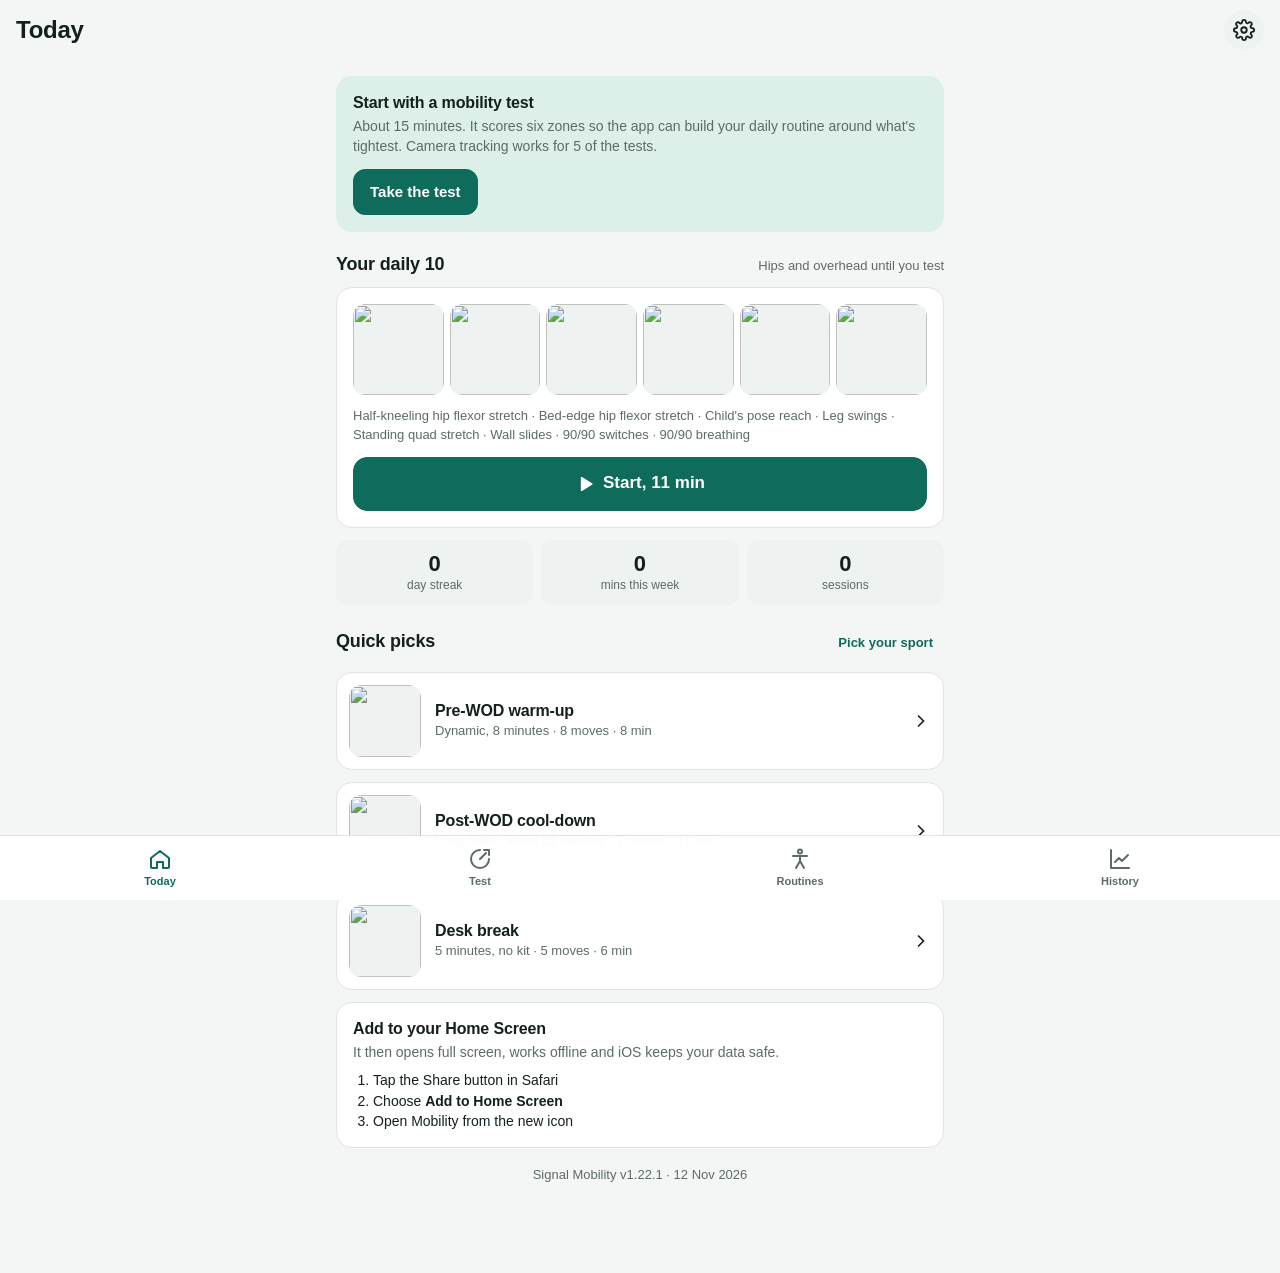
==== index.html @ a4cfd550 "Add files via upload" ====
<!doctype html>
<html lang="en-GB">
<head>
<meta charset="utf-8">
<meta name="viewport" content="width=device-width, initial-scale=1, viewport-fit=cover">
<title>Signal Mobility</title>
<meta name="description" content="Mobility tests with live camera tracking, and guided stretching routines.">
<meta name="theme-color" content="#0f6b5c">
<meta name="apple-mobile-web-app-capable" content="yes">
<meta name="mobile-web-app-capable" content="yes">
<meta name="apple-mobile-web-app-status-bar-style" content="default">
<meta name="apple-mobile-web-app-title" content="Mobility">
<link rel="manifest" href="manifest.webmanifest">
<link rel="apple-touch-icon" href="icons/apple-touch-icon.png">
<link rel="icon" type="image/png" href="icons/icon-192.png">
<link rel="stylesheet" href="styles.css">
</head>
<body>
<header class="top">
  <h1 id="title">Today</h1>
  <button class="icon-btn" id="btn-settings" aria-label="Settings"><svg viewBox="0 0 24 24" fill="none" stroke="currentColor" stroke-width="2" stroke-linecap="round"><circle cx="12" cy="12" r="3"/><path d="M19.4 15a1.7 1.7 0 0 0 .3 1.8l.1.1a2 2 0 1 1-2.8 2.8l-.1-.1a1.7 1.7 0 0 0-1.8-.3 1.7 1.7 0 0 0-1 1.5V21a2 2 0 1 1-4 0v-.1a1.7 1.7 0 0 0-1.1-1.5 1.7 1.7 0 0 0-1.8.3l-.1.1a2 2 0 1 1-2.8-2.8l.1-.1a1.7 1.7 0 0 0 .3-1.8 1.7 1.7 0 0 0-1.5-1H3a2 2 0 1 1 0-4h.1a1.7 1.7 0 0 0 1.5-1.1 1.7 1.7 0 0 0-.3-1.8l-.1-.1a2 2 0 1 1 2.8-2.8l.1.1a1.7 1.7 0 0 0 1.8.3H9a1.7 1.7 0 0 0 1-1.5V3a2 2 0 1 1 4 0v.1a1.7 1.7 0 0 0 1 1.5 1.7 1.7 0 0 0 1.8-.3l.1-.1a2 2 0 1 1 2.8 2.8l-.1.1a1.7 1.7 0 0 0-.3 1.8V9a1.7 1.7 0 0 0 1.5 1H21a2 2 0 1 1 0 4h-.1a1.7 1.7 0 0 0-1.5 1z"/></svg></button>
</header>
<main>
  <section class="view on" id="v-home"></section>
  <section class="view" id="v-test"></section>
  <section class="view" id="v-routines"></section>
  <section class="view" id="v-history"></section>
</main>
<nav class="tabs" aria-label="Sections">
  <button class="on" data-tab="home"><svg viewBox="0 0 24 24" fill="none" stroke="currentColor" stroke-width="2" stroke-linecap="round" stroke-linejoin="round"><path d="M3 11l9-7 9 7v9a1 1 0 0 1-1 1h-5v-6h-6v6H4a1 1 0 0 1-1-1z"/></svg>Today</button>
  <button data-tab="test"><svg viewBox="0 0 24 24" fill="none" stroke="currentColor" stroke-width="2" stroke-linecap="round" stroke-linejoin="round"><path d="M12 3a9 9 0 1 0 9 9"/><path d="M12 12l6-6"/><path d="M16 3h5v5"/></svg>Test</button>
  <button data-tab="routines"><svg viewBox="0 0 24 24" fill="none" stroke="currentColor" stroke-width="2" stroke-linecap="round" stroke-linejoin="round"><circle cx="12" cy="4.5" r="2"/><path d="M5 9h14"/><path d="M12 9v5l-4 7"/><path d="M12 14l4 7"/></svg>Routines</button>
  <button data-tab="history"><svg viewBox="0 0 24 24" fill="none" stroke="currentColor" stroke-width="2" stroke-linecap="round" stroke-linejoin="round"><path d="M3 3v18h18"/><path d="M7 15l4-4 3 3 6-6"/></svg>History</button>
</nav>
<div class="scrim" id="scrim" hidden></div>
<div class="sheet" id="sheet" role="dialog" aria-modal="true" hidden><div class="sbar" id="sheet-bar"><div class="grab"></div><button class="btn primary sdone" data-act="sheet-close">Done</button></div><div id="sheet-body"></div></div>
<div class="overlay" id="player" hidden></div>
<div class="overlay dark" id="cam" hidden></div>
<div class="lightbox" id="lightbox" hidden role="dialog" aria-modal="true" aria-label="Photo"><img id="lb-img" alt=""><p id="lb-cap"></p><button class="lb-nav lb-prev" id="lb-prev" aria-label="Previous photo" hidden>&#x2039;</button><button class="lb-nav lb-next" id="lb-next" aria-label="Next photo" hidden>&#x203A;</button><button class="icon-btn lb-close" data-act="lb-close" aria-label="Close">&#x2715;</button></div>
<div class="toast" id="toast" role="status"></div>
<div class="caption" id="caption" hidden aria-live="polite"></div>
<script src="i18n.js"></script>
<script src="lang-es.js"></script>
<script src="lang-fr.js"></script>
<script src="lang-de.js"></script>
<script src="lang-it.js"></script>
<script src="lang-pt.js"></script>
<script src="figure.js"></script>
<script src="data.js"></script>
<script src="pose.js"></script>
<script src="music.js"></script>
<script src="clips.js"></script>
<script src="photos.js"></script>
<script src="strava.js"></script>
<script src="app.js"></script>
</body>
</html>
---- styles.css ----
:root {
  --bg: #f4f6f5; --card: #ffffff; --ink: #14201c; --muted: #5d6b66; --line: #dfe5e2; --soft: #eef2f0;
  --brand: #0f6b5c; --brand-ink: #ffffff; --brand-soft: #dcefe9; --warn: #b4561b; --bad: #b3261e; --good: #1d7a46; --amber: #c27512;
  --z-shoulders: #2f6fb3; --z-overhead: #7a4fc2; --z-thorax: #c2457a; --z-postchain: #c27512; --z-hips: #1d8a6e; --z-ankles: #4a7f1f;
  --r: 16px; --tab: 64px;
  color-scheme: light;
}
@media (prefers-color-scheme: dark) {
  :root:not([data-theme="light"]) {
    --bg: #0f1412; --card: #18201d; --ink: #e8efec; --muted: #9aa8a2; --line: #2a3532; --soft: #1f2926;
    --brand: #46b39f; --brand-ink: #06110e; --brand-soft: #173a33; --warn: #e3914f; --bad: #f2867c; --good: #5cc58a; --amber: #e3a24c;
    --z-shoulders: #6ea7e6; --z-overhead: #ad8ae8; --z-thorax: #e889b1; --z-postchain: #e3a24c; --z-hips: #4cc2a2; --z-ankles: #8fc25a;
    color-scheme: dark;
  }
}
:root[data-theme="dark"] {
  --bg: #0f1412; --card: #18201d; --ink: #e8efec; --muted: #9aa8a2; --line: #2a3532; --soft: #1f2926;
  --brand: #46b39f; --brand-ink: #06110e; --brand-soft: #173a33; --warn: #e3914f; --bad: #f2867c; --good: #5cc58a; --amber: #e3a24c;
  --z-shoulders: #6ea7e6; --z-overhead: #ad8ae8; --z-thorax: #e889b1; --z-postchain: #e3a24c; --z-hips: #4cc2a2; --z-ankles: #8fc25a;
  color-scheme: dark;
}
[hidden] { display: none !important; }
* { box-sizing: border-box; -webkit-tap-highlight-color: transparent; }
html, body { margin: 0; background: var(--bg); color: var(--ink); }
body { font: 16px/1.45 -apple-system, BlinkMacSystemFont, "SF Pro Text", "Segoe UI", Roboto, sans-serif; -webkit-font-smoothing: antialiased; overscroll-behavior-y: none; }
h1, h2, h3 { margin: 0; line-height: 1.2; letter-spacing: -0.01em; }
h1 { font-size: 28px; font-weight: 750; }
h2 { font-size: 20px; font-weight: 700; }
h3 { font-size: 16px; font-weight: 650; }
p { margin: 0; }
button, input, select, textarea { font: inherit; color: inherit; }
.muted { color: var(--muted); }
.small { font-size: 13px; }
.num { font-variant-numeric: tabular-nums; }

/* layout */
header.top { position: sticky; top: 0; z-index: 5; background: color-mix(in srgb, var(--bg) 88%, transparent); backdrop-filter: blur(14px); -webkit-backdrop-filter: blur(14px);
  padding: calc(env(safe-area-inset-top) + 10px) 16px 10px; display: flex; align-items: center; gap: 12px; }
header.top h1 { flex: 1; font-size: 24px; }
main { padding: 4px 16px calc(var(--tab) + env(safe-area-inset-bottom) + 24px); max-width: 640px; margin: 0 auto; }
.view { display: none; }
.view.on { display: block; animation: fade .18s ease-out; }
@keyframes fade { from { opacity: 0; transform: translateY(4px); } to { opacity: 1; transform: none; } }
nav.tabs { position: fixed; left: 0; right: 0; bottom: 0; z-index: 6; display: grid; grid-template-columns: repeat(4, 1fr);
  background: color-mix(in srgb, var(--card) 92%, transparent); backdrop-filter: blur(16px); -webkit-backdrop-filter: blur(16px);
  border-top: 1px solid var(--line); padding-bottom: env(safe-area-inset-bottom); }
nav.tabs button { background: none; border: 0; height: var(--tab); display: flex; flex-direction: column; align-items: center; justify-content: center; gap: 3px; font-size: 11px; font-weight: 600; color: var(--muted); }
nav.tabs button svg { width: 24px; height: 24px; }
nav.tabs button.on { color: var(--brand); }

.card { background: var(--card); border: 1px solid var(--line); border-radius: var(--r); padding: 16px; margin: 12px 0; }
.card.flush { padding: 0; overflow: hidden; }
.sec { margin: 22px 0 8px; display: flex; align-items: baseline; justify-content: space-between; gap: 8px; }
.sec h2 { font-size: 18px; }
.row { display: flex; align-items: center; gap: 10px; flex-wrap: wrap; }
.grow { flex: 1; min-width: 0; }
.stack > * + * { margin-top: 8px; }

/* buttons */
.btn { appearance: none; border: 1px solid var(--line); background: var(--card); color: var(--ink); border-radius: 12px; padding: 11px 16px; font-weight: 650; font-size: 15px;
  display: inline-flex; align-items: center; justify-content: center; gap: 8px; min-height: 44px; cursor: pointer; text-decoration: none; }
.btn.primary { background: var(--brand); border-color: var(--brand); color: var(--brand-ink); }
.btn.ghost { background: transparent; border-color: transparent; color: var(--brand); padding: 8px 10px; }
.btn.danger { color: var(--bad); }
.btn.block { width: 100%; }
.btn.big { min-height: 54px; font-size: 17px; border-radius: 14px; }
.btn:disabled { opacity: .45; }
.btn:active { transform: scale(.98); }
.icon-btn { appearance: none; border: 0; background: var(--soft); color: var(--ink); width: 40px; height: 40px; border-radius: 50%; display: inline-grid; place-items: center; cursor: pointer; flex: none; }
.icon-btn svg { width: 22px; height: 22px; }
.chip { appearance: none; border: 1px solid var(--line); background: var(--card); border-radius: 999px; padding: 7px 13px; font-size: 14px; font-weight: 600; white-space: nowrap; cursor: pointer; }
.chip.on { background: var(--ink); color: var(--bg); border-color: var(--ink); }
.chips { display: flex; gap: 8px; overflow-x: auto; padding: 2px 16px 6px; margin: 0 -16px; scrollbar-width: none; }
.chips::-webkit-scrollbar { display: none; }

/* home */
.hero { display: grid; grid-template-columns: 128px 1fr; gap: 16px; align-items: center; margin-bottom: 16px; }
.hero .sum b { font-size: 17px; }
.hero .sum p { font-size: 14px; color: var(--muted); margin-top: 4px; }
.ring { position: relative; width: 128px; height: 128px; }
.ring svg { width: 100%; height: 100%; transform: rotate(-90deg); }
.ring .lbl { position: absolute; inset: 0; display: grid; place-items: center; text-align: center; }
.ring .lbl b { font-size: 34px; font-weight: 780; letter-spacing: -0.03em; display: block; line-height: 1; }
.ring .lbl span { font-size: 12px; color: var(--muted); }
.zbars { display: grid; gap: 10px; }
.zbar { display: grid; grid-template-columns: 110px 1fr 40px; align-items: center; gap: 10px; font-size: 14px; }
.zbar .track { position: relative; height: 10px; border-radius: 6px; background: var(--soft); }
.zbar .fill { position: absolute; inset: 0 auto 0 0; border-radius: 6px; }
.zbar .avg { position: absolute; top: -4px; bottom: -4px; width: 2px; background: var(--ink); opacity: .55; border-radius: 1px; }
.zbar b { text-align: right; font-variant-numeric: tabular-nums; }
.legend { display: flex; gap: 14px; font-size: 12px; color: var(--muted); margin-top: 10px; align-items: center; }
.legend i { display: inline-block; width: 2px; height: 12px; background: var(--ink); opacity: .55; vertical-align: -2px; margin-right: 5px; }
.stat3 { display: grid; grid-template-columns: repeat(3, 1fr); gap: 8px; }
.stat3 > div { background: var(--soft); border-radius: 12px; padding: 12px 6px; display: flex; flex-direction: column; align-items: center; justify-content: flex-start; text-align: center; }
.stat3 b { display: block; font-size: 22px; font-weight: 750; font-variant-numeric: tabular-nums; }
.stat3 span { font-size: 12px; color: var(--muted); line-height: 1.25; margin-top: 2px; }
.stat3 b { line-height: 1.1; }
.nudge { display: flex; gap: 12px; align-items: flex-start; background: var(--brand-soft); border-color: transparent; }
.nudge .grow p { font-size: 14px; }

/* routines */
.rcard { display: grid; grid-template-columns: 72px 1fr auto; gap: 14px; align-items: center; padding: 12px; cursor: pointer; }
.thumb { width: 72px; height: 72px; border-radius: 12px; background: var(--soft); display: grid; place-items: center; overflow: hidden; }
.thumb svg { width: 100%; height: 100%; }
.rcard h3 { margin-bottom: 2px; }
.rcard p { font-size: 13px; color: var(--muted); }
.tag { display: inline-block; font-size: 11px; font-weight: 700; padding: 2px 7px; border-radius: 6px; background: var(--soft); color: var(--muted); margin: 4px 4px 0 0; text-transform: uppercase; letter-spacing: .03em; }
.zdot { display: inline-block; width: 8px; height: 8px; border-radius: 50%; margin-right: 5px; vertical-align: 1px; }
.lib { display: grid; grid-template-columns: repeat(2, 1fr); gap: 10px; margin-top: 10px; }
.lcard { background: var(--card); border: 1px solid var(--line); border-radius: 14px; padding: 8px 10px 10px; cursor: pointer; position: relative; text-align: left; }
.lcard .fig { aspect-ratio: 1; background: var(--soft); border-radius: 10px; margin-bottom: 6px; }
.lcard .fig svg { width: 100%; height: 100%; }
.lcard h3 { font-size: 14px; }
.lcard p { font-size: 12px; color: var(--muted); }
.lcard.sel { outline: 3px solid var(--brand); outline-offset: -1px; }
.lcard .check { position: absolute; top: 12px; right: 14px; width: 24px; height: 24px; border-radius: 50%; border: 2px solid var(--line); background: var(--card); display: none; place-items: center; }
.building .lcard .check { display: grid; }
.lcard.sel .check { background: var(--brand); border-color: var(--brand); color: var(--brand-ink); }
.buildbar { position: fixed; left: 12px; right: 12px; bottom: calc(var(--tab) + env(safe-area-inset-bottom) + 10px); z-index: 7; background: var(--ink); color: var(--bg); border-radius: 16px; padding: 10px 10px 10px 16px; display: flex; align-items: center; gap: 10px; box-shadow: 0 10px 30px rgba(0,0,0,.25); max-width: 616px; margin: 0 auto; }
.buildbar .btn { min-height: 40px; padding: 8px 14px; }

/* tests */
.tcard { padding: 0; overflow: hidden; }
.tcard .thead { display: grid; grid-template-columns: 64px 1fr; gap: 12px; padding: 12px 14px; align-items: center; }
.tcard .thumb { width: 64px; height: 64px; }
.tcard details { border-top: 1px solid var(--line); }
.tcard summary { padding: 10px 14px; font-size: 14px; color: var(--brand); font-weight: 600; cursor: pointer; list-style: none; }
.tcard summary::-webkit-details-marker { display: none; }
.tcard .how { padding: 0 14px 12px; font-size: 14px; color: var(--muted); display: grid; grid-template-columns: 1fr 120px; gap: 12px; align-items: start; }
.tcard .how .fig { background: var(--soft); border-radius: 10px; aspect-ratio: 1; }
.tcard .how .fig svg { width: 100%; height: 100%; }
.tcard .inputs { display: flex; gap: 10px; padding: 0 14px 14px; flex-wrap: wrap; align-items: flex-end; }
.field { display: flex; flex-direction: column; gap: 4px; font-size: 12px; font-weight: 650; color: var(--muted); flex: 1; min-width: 88px; }
.field input, .field select, textarea.inp, input.inp, select.inp { width: 100%; border: 1px solid var(--line); background: var(--bg); border-radius: 10px; padding: 10px 12px; font-size: 17px; font-weight: 600; color: var(--ink); min-height: 46px; }
.field input:focus, .inp:focus { outline: 2px solid var(--brand); outline-offset: -1px; border-color: transparent; }
.pctpill { font-size: 12px; font-weight: 700; padding: 3px 8px; border-radius: 999px; background: var(--soft); color: var(--muted); font-variant-numeric: tabular-nums; }
.savebar { position: sticky; bottom: calc(var(--tab) + env(safe-area-inset-bottom) + 8px); z-index: 4; margin-top: 16px; }

/* history */
.chart { width: 100%; height: auto; display: block; }
.hitem { display: flex; align-items: center; gap: 12px; padding: 12px 14px; border-top: 1px solid var(--line); }
.hitem:first-child { border-top: 0; }
.hitem .big { font-size: 22px; font-weight: 750; min-width: 48px; font-variant-numeric: tabular-nums; }
.mini { display: flex; gap: 3px; align-items: flex-end; height: 26px; }
.mini i { width: 7px; border-radius: 2px; display: block; }
.cal { display: grid; grid-template-rows: repeat(7, 20px); grid-auto-flow: column; grid-auto-columns: 20px; gap: 5px; justify-content: start; }
.cal i { border-radius: 5px; background: var(--soft); display: block; }
.calwrap { display: flex; gap: 8px; }
.calwrap .dl { display: grid; grid-template-rows: repeat(7, 20px); gap: 5px; font-size: 11px; color: var(--muted); line-height: 20px; }
.cal i.l1 { background: color-mix(in srgb, var(--brand) 45%, var(--soft)); }
.cal i.l2 { background: var(--brand); }
.cal i.today { outline: 2px solid var(--ink); outline-offset: 1px; }
.kv { display: grid; grid-template-columns: 1fr auto; gap: 4px 12px; font-size: 14px; padding: 0 14px 12px; }
.kv span:nth-child(odd) { color: var(--muted); }

/* sheets and overlays */
.scrim { position: fixed; inset: 0; background: rgba(0,0,0,.4); z-index: 20; opacity: 0; transition: opacity .2s; }
.scrim.on { opacity: 1; }
.sheet { position: fixed; left: 0; right: 0; bottom: 0; z-index: 21; background: var(--card); border-radius: 22px 22px 0 0; max-height: 92vh; overflow-y: auto; -webkit-overflow-scrolling: touch;
  padding: 8px 16px calc(env(safe-area-inset-bottom) + 20px); transform: translateY(100%); transition: transform .26s cubic-bezier(.2,.8,.2,1); max-width: 640px; margin: 0 auto; }
.sheet.on { transform: none; }
.sheet .grab { width: 40px; height: 5px; border-radius: 3px; background: var(--line); margin: 0 auto; }
.sheet .sbar { position: sticky; top: -8px; z-index: 3; margin: -8px -16px 10px; padding: 10px 16px 8px; background: var(--card); display: grid; grid-template-columns: 1fr auto 1fr; align-items: center; border-bottom: 1px solid var(--line); touch-action: none; }
.sheet .sbar .grab { grid-column: 2; }
.sheet .sbar .sdone { grid-column: 3; justify-self: end; min-height: 36px; padding: 6px 16px; }
.sheet .bigfig { background: var(--soft); border-radius: 16px; aspect-ratio: 4 / 3; display: grid; place-items: center; margin-bottom: 14px; }
.sheet .bigfig svg { height: 100%; }
.overlay { position: fixed; inset: 0; z-index: 30; background: var(--bg); display: flex; flex-direction: column; padding: env(safe-area-inset-top) 0 env(safe-area-inset-bottom); }
.overlay.dark { background: #000; color: #fff; }
.ohead { display: flex; align-items: center; gap: 12px; padding: 10px 16px; }
.ohead h2 { flex: 1; font-size: 17px; }
.overlay.dark .icon-btn { background: rgba(255,255,255,.14); color: #fff; }

/* player */
.player { flex: 1; display: flex; flex-direction: column; padding: 0 20px 16px; min-height: 0; }
.player .pfig { flex: 1; min-height: 140px; position: relative; }
.player .pfig .figwrap { position: absolute; inset: 28px 0 0; }
.player .pfig .figwrap svg { width: 100%; height: 100%; }
.player .pfig .figwrap.flip svg { transform: scaleX(-1); }
.player .side { position: absolute; z-index: 1; top: 4px; left: 50%; transform: translateX(-50%); background: var(--ink); color: var(--bg); font-weight: 750; font-size: 13px; padding: 5px 12px; border-radius: 999px; letter-spacing: .05em; text-transform: uppercase; }
.player .pname { font-size: 24px; font-weight: 760; text-align: center; margin-top: 4px; }
.player .pcue { text-align: center; color: var(--muted); font-size: 15px; margin: 6px auto 0; max-width: 460px; min-height: 66px; }
.player .clock { display: flex; align-items: center; justify-content: center; gap: 18px; margin: 14px 0 10px; }
.player .tring { position: relative; width: 112px; height: 112px; }
.player .tring svg { width: 100%; height: 100%; transform: rotate(-90deg); }
.player .tring b { position: absolute; inset: 0; display: grid; place-items: center; font-size: 36px; font-weight: 780; font-variant-numeric: tabular-nums; }
.player .phase { text-align: center; font-size: 13px; font-weight: 700; letter-spacing: .06em; text-transform: uppercase; color: var(--brand); }
.player .phase.prep { color: var(--amber); }
.player .ctrls { display: flex; justify-content: center; gap: 18px; align-items: center; }
.player .ctrls .icon-btn { width: 54px; height: 54px; }
.player .ctrls .play { width: 72px; height: 72px; background: var(--brand); color: var(--brand-ink); }
.player .ctrls .play svg { width: 30px; height: 30px; }
.pbar { height: 4px; background: var(--soft); border-radius: 2px; margin: 0 20px; overflow: hidden; }
.pbar i { display: block; height: 100%; background: var(--brand); transition: width .3s; }
.upnext { text-align: center; font-size: 13px; color: var(--muted); margin-top: 12px; }

/* camera */
.stage { flex: 1; min-height: 0; position: relative; display: grid; place-items: center; overflow: hidden; }
.stage canvas { max-width: 100%; max-height: 100%; display: block; }
.stage video { position: absolute; width: 1px; height: 1px; opacity: 0; pointer-events: none; }
.stage .status { position: absolute; left: 16px; right: 16px; top: 12px; text-align: center; font-size: 14px; background: rgba(0,0,0,.55); padding: 8px 12px; border-radius: 12px; }
.stage .guide { position: absolute; inset: 0; display: grid; place-items: center; padding: 24px; text-align: center; }
.stage .guide .fig { width: 180px; height: 180px; margin: 0 auto 12px; background: rgba(255,255,255,.08); border-radius: 16px; }
.stage .guide .fig svg { width: 100%; height: 100%; }
.readout { display: grid; grid-template-columns: 1fr 1fr; gap: 8px; padding: 10px 16px 6px; }
.readout > div { background: rgba(255,255,255,.1); border-radius: 12px; padding: 8px 12px; }
.readout span { font-size: 12px; opacity: .7; display: block; }
.readout b { font-size: 26px; font-weight: 760; font-variant-numeric: tabular-nums; }
.readout .wide { grid-column: 1 / -1; }
.readout .wide b { font-size: 17px; }
.camctl { display: flex; gap: 8px; padding: 6px 16px 10px; flex-wrap: wrap; }
.camctl .btn { flex: 1; background: rgba(255,255,255,.14); border-color: transparent; color: #fff; min-width: 0; padding: 10px; font-size: 14px; }
.camctl .btn.primary { background: #46b39f; color: #06110e; }
.snaps { display: grid; grid-template-columns: 1fr 1fr; gap: 8px; }
.snaps img { width: 100%; border-radius: 10px; display: block; }

.toast { position: fixed; left: 50%; bottom: calc(var(--tab) + env(safe-area-inset-bottom) + 84px); transform: translate(-50%, 20px); background: var(--ink); color: var(--bg); padding: 10px 16px; border-radius: 12px; font-size: 14px; font-weight: 600; z-index: 50; opacity: 0; transition: .2s; pointer-events: none; max-width: calc(100% - 32px); text-align: center; }
.toast.on { opacity: 1; transform: translate(-50%, 0); }
.empty { text-align: center; padding: 26px 12px; color: var(--muted); font-size: 14px; }
.install { font-size: 14px; }
.install ol { margin: 8px 0 0; padding-left: 20px; }
@media (min-width: 560px) { .lib { grid-template-columns: repeat(3, 1fr); } }
@media (max-width: 360px) { .hero { grid-template-columns: 104px 1fr; } .ring { width: 104px; height: 104px; } .zbar { grid-template-columns: 100px 1fr 32px; font-size: 13px; } }
@media (prefers-reduced-motion: reduce) { * { animation: none !important; transition: none !important; } }
.mvol { display: flex; align-items: center; gap: 10px; justify-content: center; margin: 10px auto 0; color: var(--muted); max-width: 260px; }
.mvol svg { width: 18px; height: 18px; }
.mvol input { flex: 1; accent-color: var(--brand); }
.photo { width: 100%; height: 100%; object-fit: cover; display: block; border-radius: inherit; background: var(--soft); }
.bigfig.photo-wrap { aspect-ratio: 1; overflow: hidden; padding: 0; }
.tcard .how .howphoto { grid-column: 1 / -1; aspect-ratio: 1; border-radius: 12px; height: auto; }
.player .pfig .figwrap .pphoto { object-fit: contain; background: transparent; border-radius: 16px; }
.player .figbtn { position: absolute; right: 0; bottom: 0; z-index: 1; font-size: 12px; padding: 5px 10px; }
/* full-screen photo */
.lightbox { position: fixed; inset: 0; z-index: 60; background: rgba(0,0,0,.94); display: flex; flex-direction: column; align-items: center; justify-content: center; padding: calc(env(safe-area-inset-top) + 56px) 0 calc(env(safe-area-inset-bottom) + 24px); animation: fade .15s ease-out; touch-action: pinch-zoom; }
.lightbox img { max-width: 100%; max-height: 100%; object-fit: contain; display: block; }
.lightbox p { color: #fff; font-weight: 600; margin-top: 12px; text-align: center; padding: 0 16px; }
.lightbox .lb-close { position: absolute; top: calc(env(safe-area-inset-top) + 10px); right: 16px; background: rgba(255,255,255,.16); color: #fff; font-size: 18px; }
.photo-wrap img, .pphoto, .howphoto, .snaps img { cursor: zoom-in; }
/* two-position photos: slow cross-fade between start and end positions */
.xfade { position: relative; width: 100%; height: 100%; border-radius: inherit; overflow: hidden; }
.xfade img { position: absolute; inset: 0; }
.xfade.multi img { opacity: 0; transition: opacity 2.4s ease-in-out; }
.xfade.multi img.on { opacity: 1; }
.lightbox .lb-nav { position: absolute; top: 50%; transform: translateY(-50%); width: 44px; height: 44px; border-radius: 50%; border: 0; background: rgba(255,255,255,.18); color: #fff; font-size: 26px; line-height: 1; display: flex; align-items: center; justify-content: center; cursor: pointer; }
.lightbox .lb-nav[hidden] { display: none; }
.lightbox .lb-prev { left: 10px; }
.lightbox .lb-next { right: 10px; }

/* Top picks row on Today */
.picks { display: flex; gap: 10px; overflow-x: auto; padding: 2px 2px 8px; margin: 0 -2px; scroll-snap-type: x mandatory; -webkit-overflow-scrolling: touch; }
.pick { display: flex; flex-direction: column; align-self: flex-start; flex: 0 0 92px; scroll-snap-align: start; background: none; border: 0; padding: 0; text-align: left; color: var(--ink); cursor: pointer; font: inherit; }
.pick .thumb { width: 92px; height: 92px; }
.pick .thumb img.photo { width: 100%; height: 100%; object-fit: cover; }
.pick span { display: block; font-size: 12px; font-weight: 600; line-height: 1.25; margin-top: 6px; }
.btn.small { padding: 6px 10px; min-height: 0; font-size: 13px; }
/* Body map in Build your own */
.bodymap h3 { margin-bottom: 2px; }
.bm-figs { display: flex; justify-content: center; gap: 8px; margin: 8px 0 4px; }
.bm-figs figure { margin: 0; flex: 1; max-width: 170px; text-align: center; }
.bm-figs svg { width: 100%; height: auto; display: block; }
.bm-figs figcaption { font-size: 12px; color: var(--muted); font-weight: 600; }
.bodymap .skin { fill: var(--soft); stroke: var(--muted); stroke-opacity: .45; stroke-width: 1.2; }
.bodymap .spine { stroke: var(--muted); stroke-opacity: .35; stroke-width: 1; }
.mg { fill: #d98b75; fill-opacity: .45; stroke: #b9654e; stroke-opacity: .7; stroke-width: .8; stroke-linejoin: round; cursor: pointer; transition: fill .15s, fill-opacity .15s; }
.mg.on { fill: var(--brand); fill-opacity: .9; stroke: var(--brand); }
.mlbl { font-size: 8.5px; font-weight: 700; fill: var(--ink); text-anchor: middle; dominant-baseline: middle; paint-order: stroke; stroke: var(--card); stroke-width: 3px; stroke-linejoin: round; pointer-events: none; }
.mginfo { background: var(--brand-soft); border-radius: 12px; padding: 10px 12px; margin-top: 8px; font-size: 14px; line-height: 1.35; }
.mginfo b { display: block; }
.mginfo.muted { background: var(--soft); color: var(--muted); }
.bodymap .chips { margin-top: 8px; }
.chip.clear { border-style: dashed; }
.bm-lbl { margin: 10px 0 -2px; font-weight: 600; }

/* Scrollable chip rows: arrows and edge fades */
.chiprow { position: relative; }
.chiprow .chips { -webkit-mask-image: linear-gradient(to right, transparent 0, #000 44px, #000 calc(100% - 44px), transparent 100%); mask-image: linear-gradient(to right, transparent 0, #000 44px, #000 calc(100% - 44px), transparent 100%); }
.chiprow.at-start .chips { -webkit-mask-image: linear-gradient(to right, #000 calc(100% - 44px), transparent 100%); mask-image: linear-gradient(to right, #000 calc(100% - 44px), transparent 100%); }
.chiprow.at-end .chips { -webkit-mask-image: linear-gradient(to right, transparent 0, #000 44px); mask-image: linear-gradient(to right, transparent 0, #000 44px); }
.chiprow.no-scroll .chips, .chiprow.at-start.at-end .chips { -webkit-mask-image: none; mask-image: none; }
.cr-arrow { position: absolute; top: calc(50% - 2px); transform: translateY(-50%); z-index: 2; width: 32px; height: 32px; border-radius: 50%; border: 1px solid var(--line); background: var(--card); color: var(--ink); display: grid; place-items: center; padding: 0; cursor: pointer; box-shadow: 0 2px 8px rgba(0,0,0,.14); transition: opacity .2s; }
.cr-left { left: -6px; }
.cr-right { right: -6px; }
.chiprow.at-start .cr-left, .chiprow.at-end .cr-right, .chiprow.no-scroll .cr-arrow { opacity: 0; pointer-events: none; }
.swipe-hint { font-weight: 400; opacity: .8; }

/* Reminders */
.remhow { background: var(--soft); border-radius: 12px; padding: 12px; margin-top: 8px; }
.remhow p { margin: 4px 0 10px; }
.daychips { flex-wrap: wrap; margin: 0; padding: 2px 0 6px; }
.daychips .chip { min-width: 44px; text-align: center; }
.remnudge { border: 2px solid var(--brand); }
.remcheck { display: flex; gap: 10px; align-items: flex-start; font-size: 15px; line-height: 1.35; }
.remcheck input { width: 22px; height: 22px; flex: 0 0 22px; margin: 0; accent-color: var(--brand); }
/* Player adjust buttons */
.padj { display: flex; justify-content: center; gap: 8px; margin: 10px 0 2px; }
.padj .chip { min-width: 74px; text-align: center; }
.padj .chip:disabled { opacity: .35; pointer-events: none; }
/* Feedback after a session */
.fbbox { background: var(--soft); border-radius: 14px; padding: 14px; margin: 0 0 14px; text-align: left; }
.fbq { font-weight: 700; font-size: 15px; }
.fbrate { gap: 8px; margin-top: 8px; flex-wrap: wrap; }
.fbhurt { flex-wrap: wrap; margin: 8px 0 0; padding: 0; }
.adnote { background: var(--amber-soft, #fdf3dc); border-radius: 12px; padding: 10px 12px; margin: -4px 0 12px; line-height: 1.4; }
.adnote div + div { margin-top: 4px; }
.eqchip { display: inline-flex; align-items: center; gap: 6px; }
.eqchip .eqi { flex: 0 0 18px; }
.eqchip:not(.on) .eqi { opacity: .75; }

/* Accessibility: text size (zooms the content, not the fixed bars) and coach captions */
:root { --ts: 1; }
main, #sheet-body { zoom: var(--ts); }
.bigtext .pname, .bigtext .pcue, .bigtext .upnext, .bigtext .phase, .bigtext .padj, .bigtext .fbbox, .bigtext .camtxt, .bigtext #c-msg { zoom: var(--ts); }
.bigtext .tabs button { font-size: calc(11px * var(--ts)); }
.caption { position: fixed; left: 12px; right: 12px; top: calc(env(safe-area-inset-top, 0px) + 72px); z-index: 120; max-width: 560px; margin: 0 auto;
  background: rgba(10, 20, 18, .88); color: #fff; border-radius: 14px; padding: 10px 14px; font-size: calc(16px * var(--ts)); line-height: 1.35; text-align: center;
  opacity: 0; transform: translateY(-6px); transition: opacity .25s, transform .25s; pointer-events: none; }
.caption.on { opacity: 1; transform: none; }
.mg:focus-visible { outline: none; stroke: var(--ink); stroke-width: 2.5; }
.eqhead { display: flex; align-items: baseline; justify-content: space-between; gap: 10px; }
.eqcount { font-size: 13px; font-weight: 700; color: var(--brand); background: var(--brand-soft); border-radius: 999px; padding: 3px 10px; white-space: nowrap; }
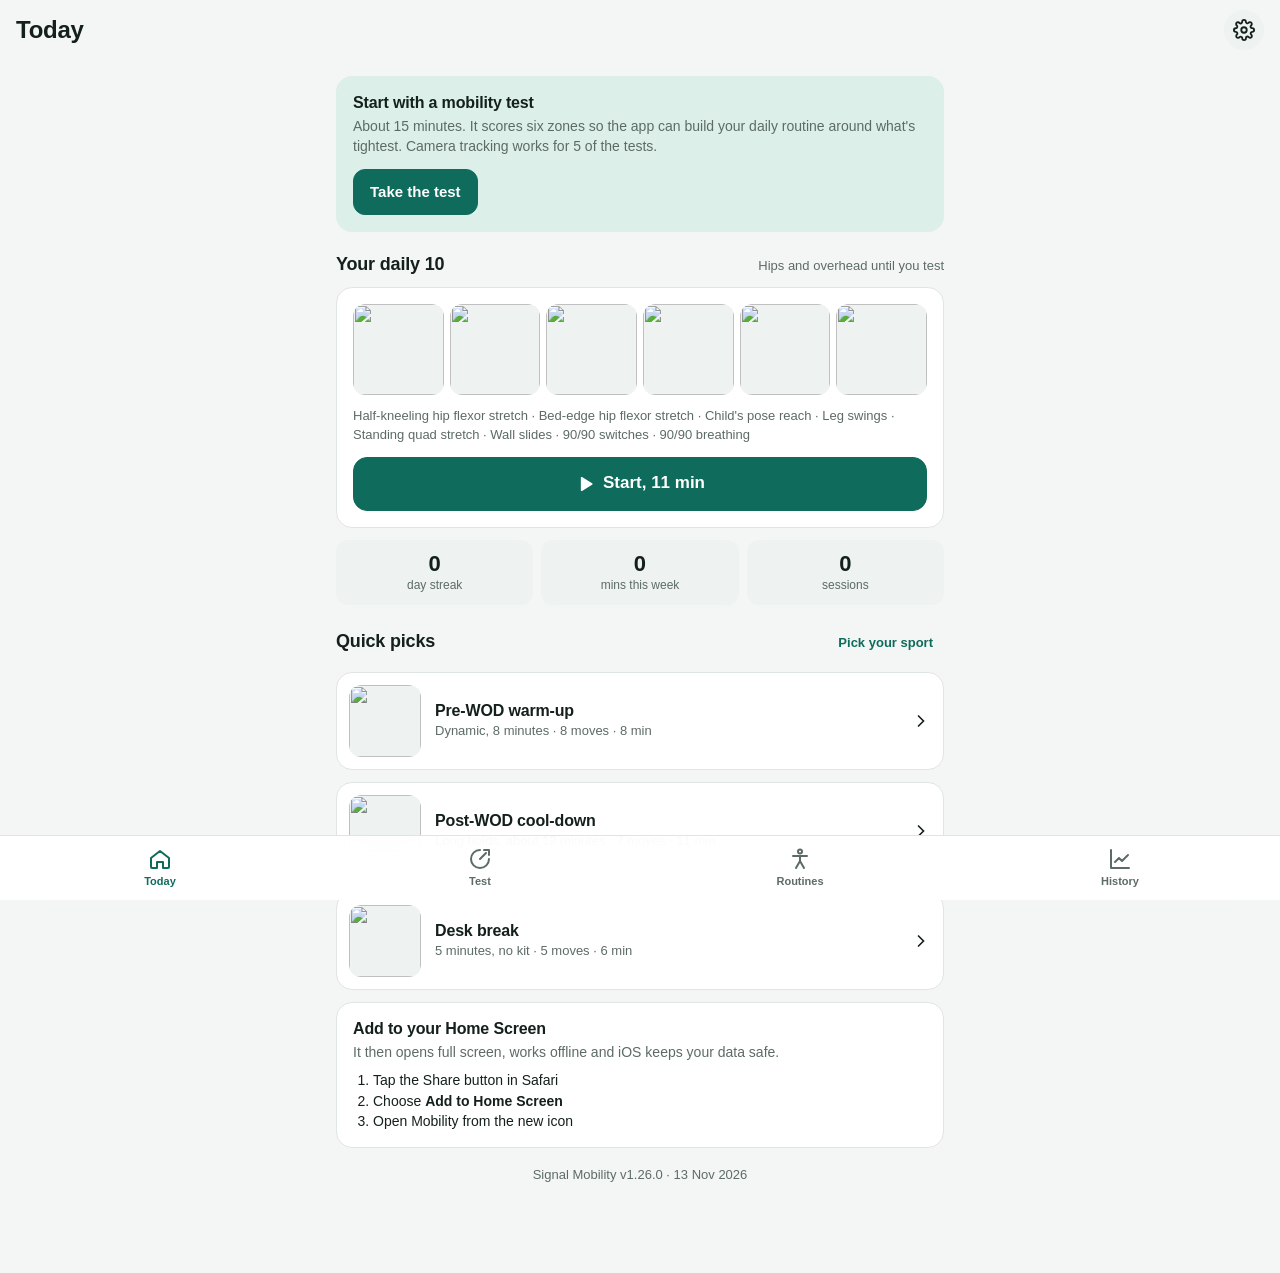
==== commit 5fa69e48: "Add files via upload" ====
--- a/index.html
+++ b/index.html
@@ -51,6 +51,7 @@
 <script src="music.js"></script>
 <script src="clips.js"></script>
 <script src="photos.js"></script>
+<script src="videos.js"></script>
 <script src="strava.js"></script>
 <script src="app.js"></script>
 </body>
--- a/styles.css
+++ b/styles.css
@@ -311,10 +311,28 @@
 main, #sheet-body { zoom: var(--ts); }
 .bigtext .pname, .bigtext .pcue, .bigtext .upnext, .bigtext .phase, .bigtext .padj, .bigtext .fbbox, .bigtext .camtxt, .bigtext #c-msg { zoom: var(--ts); }
 .bigtext .tabs button { font-size: calc(11px * var(--ts)); }
-.caption { position: fixed; left: 12px; right: 12px; top: calc(env(safe-area-inset-top, 0px) + 72px); z-index: 120; max-width: 560px; margin: 0 auto;
+.caption { position: fixed; left: 12px; right: 12px; top: calc(env(safe-area-inset-top, 0px) + 116px); z-index: 120; max-width: 560px; margin: 0 auto;
   background: rgba(10, 20, 18, .88); color: #fff; border-radius: 14px; padding: 10px 14px; font-size: calc(16px * var(--ts)); line-height: 1.35; text-align: center;
   opacity: 0; transform: translateY(-6px); transition: opacity .25s, transform .25s; pointer-events: none; }
 .caption.on { opacity: 1; transform: none; }
 .mg:focus-visible { outline: none; stroke: var(--ink); stroke-width: 2.5; }
 .eqhead { display: flex; align-items: baseline; justify-content: space-between; gap: 10px; }
 .eqcount { font-size: 13px; font-weight: 700; color: var(--brand); background: var(--brand-soft); border-radius: 999px; padding: 3px 10px; white-space: nowrap; }
+
+/* Routine timeline: a segment per stage, amber for getting into position, green for holds. */
+.tline { margin: 0 16px; }
+.tlbar { display: flex; align-items: center; gap: 1px; height: 12px; }
+.tls { flex: 1 1 0; min-width: 2px; height: 6px; background: var(--line); border-radius: 2px; overflow: hidden; position: relative; transition: height .2s; }
+.tls i { display: block; height: 100%; width: 0; background: var(--brand); }
+.tls.prep i { background: var(--amber); }
+.tls.prep { opacity: .85; }
+.tls.mv { margin-left: 3px; }
+.tls.cur { height: 12px; }
+.tls.cur.hold.half::after { content: ""; position: absolute; left: 50%; top: 2px; bottom: 2px; width: 2px; margin-left: -1px; background: var(--bg, #fff); opacity: .8; border-radius: 1px; }
+.tlmeta { display: flex; justify-content: space-between; gap: 8px; font-size: 12px; color: var(--muted); margin-top: 4px; font-variant-numeric: tabular-nums; }
+.tlmeta span:first-child { overflow: hidden; text-overflow: ellipsis; white-space: nowrap; }
+.tlmeta span:last-child { white-space: nowrap; }
+.bigtext .tlmeta { zoom: var(--ts); }
+
+.xfade.vid video { position: absolute; inset: 0; width: 100%; height: 100%; object-fit: cover; }
+.player .pfig .figwrap .xfade.vid video { object-fit: contain; }
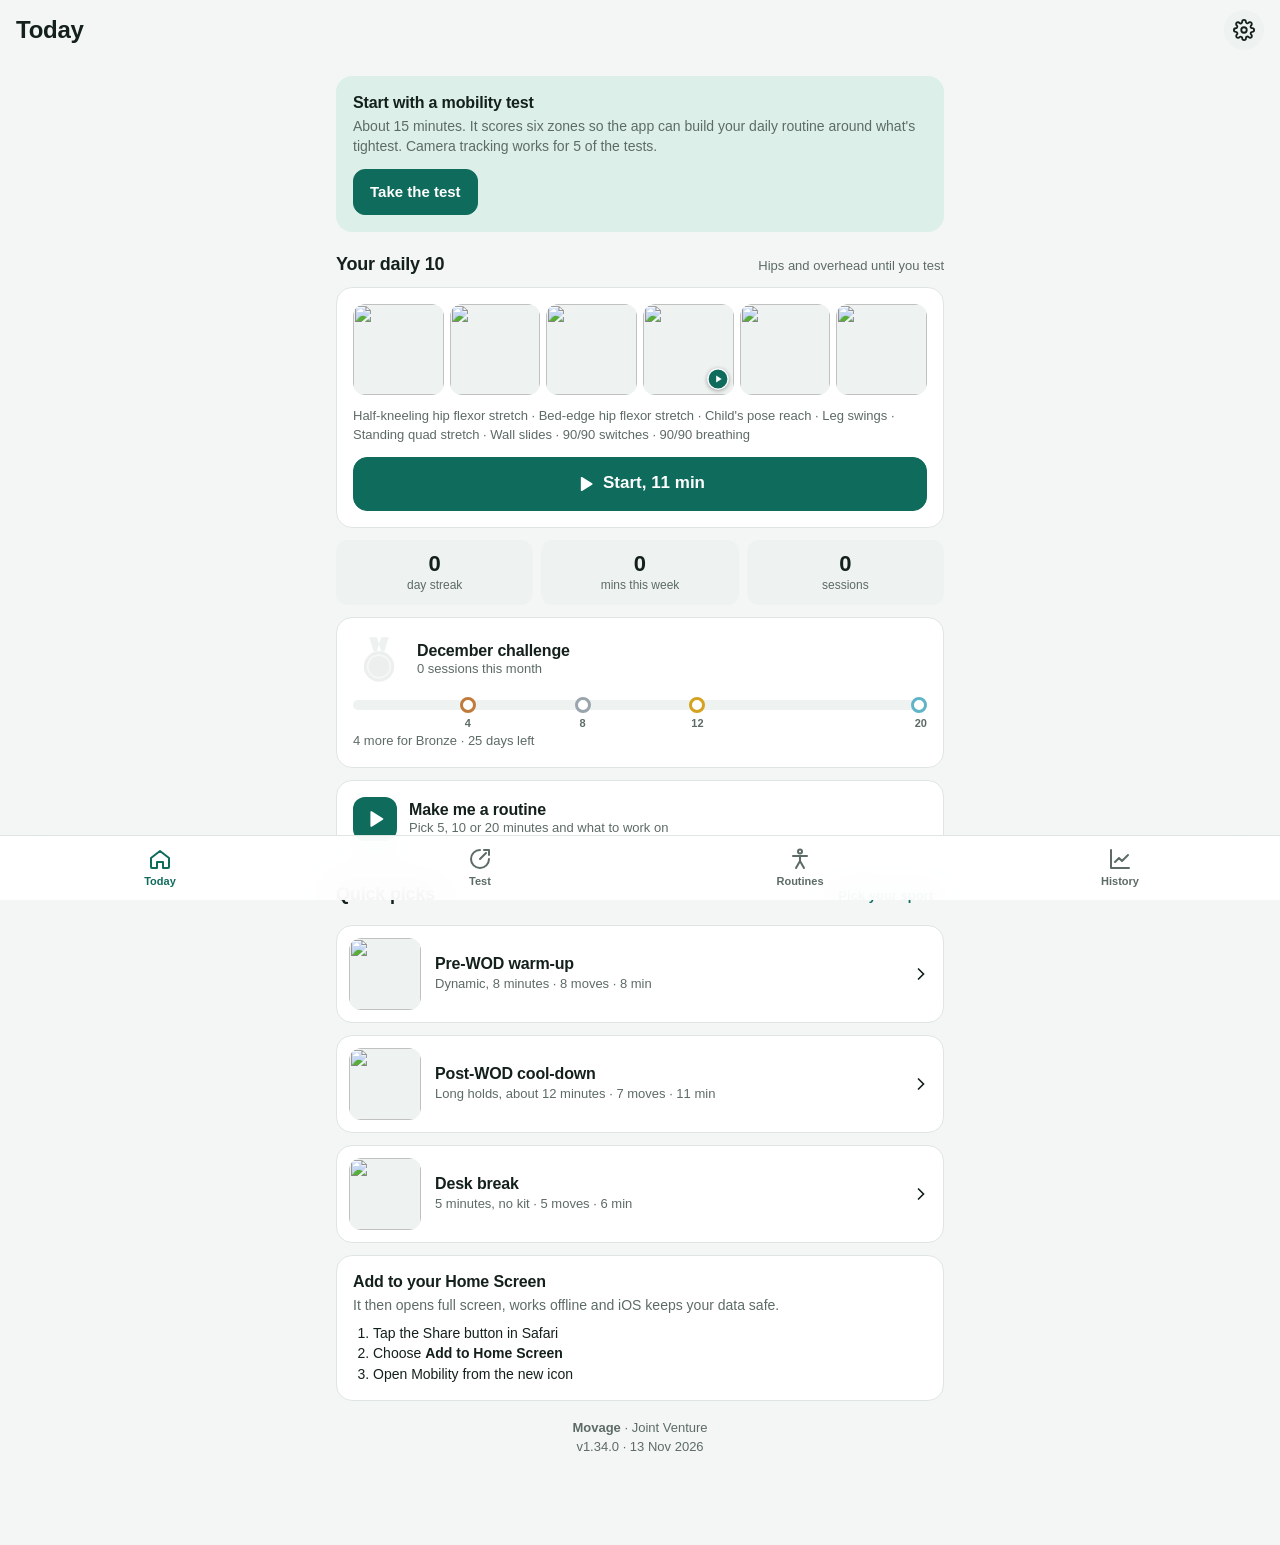
==== commit ad784589: "v1.34.0: Rename the app to Movage, tagline Joint Venture Updates the app name in the page title, hom" ====
--- a/index.html
+++ b/index.html
@@ -3,13 +3,13 @@
 <head>
 <meta charset="utf-8">
 <meta name="viewport" content="width=device-width, initial-scale=1, viewport-fit=cover">
-<title>Signal Mobility</title>
+<title>Movage: Joint Venture</title>
 <meta name="description" content="Mobility tests with live camera tracking, and guided stretching routines.">
 <meta name="theme-color" content="#0f6b5c">
 <meta name="apple-mobile-web-app-capable" content="yes">
 <meta name="mobile-web-app-capable" content="yes">
 <meta name="apple-mobile-web-app-status-bar-style" content="default">
-<meta name="apple-mobile-web-app-title" content="Mobility">
+<meta name="apple-mobile-web-app-title" content="Movage">
 <link rel="manifest" href="manifest.webmanifest">
 <link rel="apple-touch-icon" href="icons/apple-touch-icon.png">
 <link rel="icon" type="image/png" href="icons/icon-192.png">
--- a/styles.css
+++ b/styles.css
@@ -336,3 +336,58 @@
 
 .xfade.vid video { position: absolute; inset: 0; width: 100%; height: 100%; object-fit: cover; }
 .player .pfig .figwrap .xfade.vid video { object-fit: contain; }
+
+/* Stretch library search */
+.libsearch { position: relative; margin: 8px 0 4px; }
+.libsearch svg { position: absolute; left: 12px; top: 50%; width: 18px; height: 18px; margin-top: -9px; fill: none; stroke: var(--muted); stroke-width: 2.2; stroke-linecap: round; pointer-events: none; }
+.libsearch input { padding-left: 38px; font-weight: 500; font-size: 16px; }
+.lcard[hidden] { display: none; }
+
+/* Quick routine builder */
+.qwcard { display: flex; align-items: center; gap: 12px; width: 100%; text-align: left; cursor: pointer; border: 1px solid var(--line); }
+.qwico { width: 44px; height: 44px; border-radius: 12px; background: var(--brand); color: #fff; display: grid; place-items: center; flex: none; }
+.qwico svg { fill: currentColor; }
+.qwstep { text-transform: uppercase; letter-spacing: .06em; font-weight: 700; margin-bottom: 4px; }
+.qwtimes { display: grid; grid-template-columns: repeat(3, 1fr); gap: 10px; margin-top: 14px; }
+.qwtime { border: 1px solid var(--line); background: var(--card); border-radius: 16px; padding: 18px 6px; cursor: pointer; color: var(--ink); }
+.qwtime b { display: block; font-size: 34px; font-weight: 800; line-height: 1; }
+.qwtime span { font-size: 13px; color: var(--muted); font-weight: 600; }
+.qwtime.on, .qwopt.on { border-color: var(--brand); box-shadow: 0 0 0 2px var(--brand) inset; }
+.qwchips { display: flex; flex-wrap: wrap; gap: 8px; margin: 6px 0 12px; }
+.qwchips .chip.on, .qwchips .chip[aria-pressed="true"] { background: var(--ink); color: var(--bg); border-color: var(--ink); }
+.qwwhen { display: grid; gap: 10px; margin-top: 14px; }
+.qwopt { text-align: left; border: 1px solid var(--line); background: var(--card); border-radius: 14px; padding: 14px 16px; cursor: pointer; color: var(--ink); }
+.qwopt b { display: block; font-size: 17px; }
+.qwopt span { font-size: 14px; color: var(--muted); }
+.qwnav { margin-top: 16px; }
+
+/* Video demo badge on thumbnails */
+.thumb, .lcard .fig, .pick .thumb { position: relative; }
+.vbadge { position: absolute; right: 5px; bottom: 5px; width: 22px; height: 22px; display: grid; place-items: center; pointer-events: none; filter: drop-shadow(0 1px 2px rgba(0,0,0,.35)); }
+.vbadge svg, .vlegend svg { width: 100%; height: 100%; }
+.vbadge svg circle, .vlegend svg circle { fill: var(--brand); stroke: #fff; stroke-width: 1.5; }
+.vbadge svg path, .vlegend svg path { fill: #fff; }
+.lcard .fig .vbadge { width: 26px; height: 26px; right: 6px; bottom: 6px; }
+.vlegend { display: flex; align-items: center; gap: 6px; margin: 2px 2px 0; }
+.vlegend svg { width: 16px; height: 16px; flex: none; }
+
+/* Monthly challenge */
+.chcard { cursor: pointer; }
+.chbar { position: relative; height: 10px; background: var(--soft); border-radius: 6px; margin-top: 14px; }
+.chfill { height: 100%; border-radius: 6px; transition: width .4s; }
+.chmark { position: absolute; top: -3px; transform: translateX(-50%); }
+.chmark i { display: block; width: 16px; height: 16px; border-radius: 50%; background: var(--card); border: 3px solid var(--mc); }
+.chmark.got i { background: var(--mc); }
+.chmark em { position: absolute; top: 19px; left: 50%; transform: translateX(-50%); font-style: normal; font-size: 11px; font-weight: 700; color: var(--muted); }
+.chmark:last-child { transform: translateX(-100%); }
+.chmark:last-child em { left: auto; right: 0; transform: none; }
+.medal { flex: none; }
+.medal.none circle:first-of-type { opacity: .6; }
+.medalgrid { display: grid; grid-template-columns: repeat(4, 1fr); gap: 10px; }
+.mcell { text-align: center; background: var(--card); border: 1px solid var(--line); border-radius: 12px; padding: 8px 4px; }
+.mcell.now { border-color: var(--brand); }
+.mcell b { display: block; font-size: 13px; }
+.mcell span { font-size: 12px; color: var(--muted); }
+.medalwin { display: flex; gap: 12px; align-items: center; text-align: left; margin: 14px 0; }
+
+.sharebtn { margin-top: 12px; display: flex; align-items: center; justify-content: center; gap: 8px; }
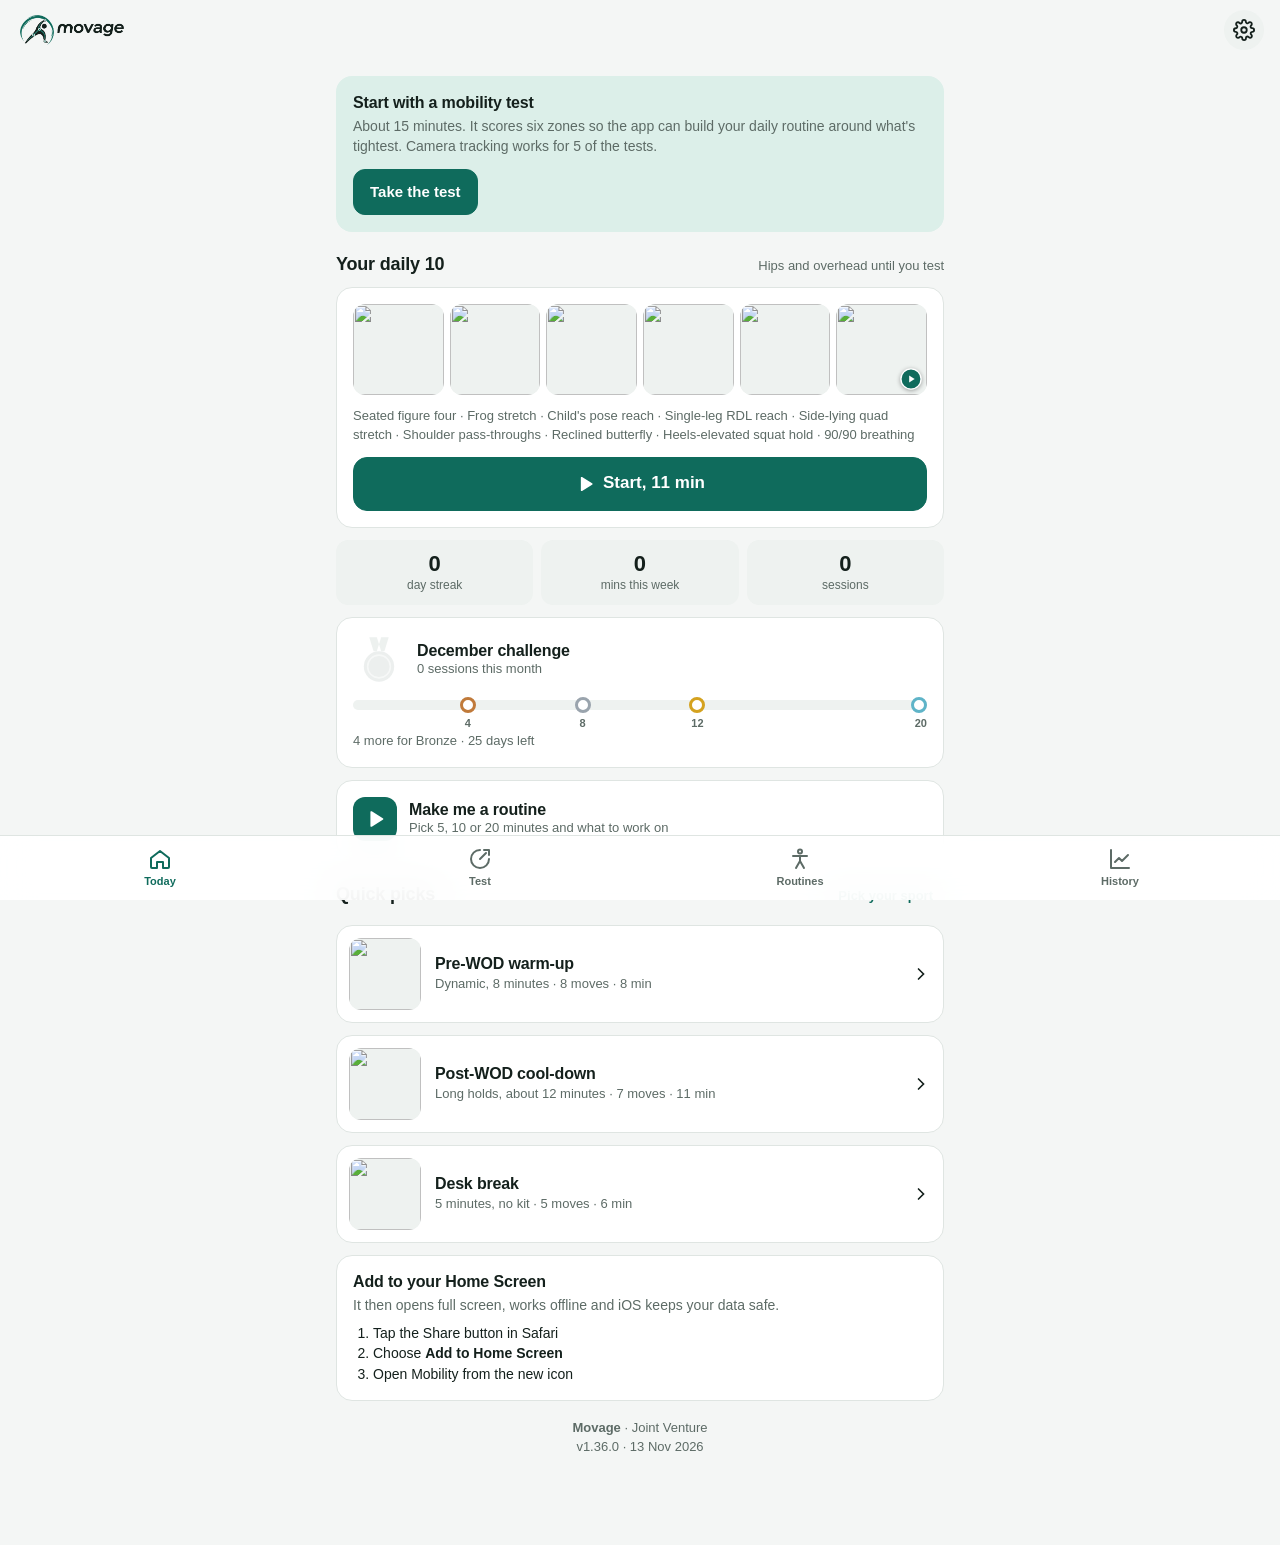
==== commit 52b7abc3: "v1.36.0: Movage logo in header, splash and share image Co-Authored-By: Claude Opus 5.5 <noreply@anth" ====
--- a/index.html
+++ b/index.html
@@ -16,7 +16,9 @@
 <link rel="stylesheet" href="styles.css">
 </head>
 <body>
+<div id="splash" aria-hidden="true"><img class="lg-l" src="img/logo-s-light.png" alt=""><img class="lg-d" src="img/logo-s-dark.png" alt=""></div>
 <header class="top">
+  <span class="brand" aria-hidden="true"><img class="lg-l" src="img/logo-h-light.png" alt=""><img class="lg-d" src="img/logo-h-dark.png" alt=""></span>
   <h1 id="title">Today</h1>
   <button class="icon-btn" id="btn-settings" aria-label="Settings"><svg viewBox="0 0 24 24" fill="none" stroke="currentColor" stroke-width="2" stroke-linecap="round"><circle cx="12" cy="12" r="3"/><path d="M19.4 15a1.7 1.7 0 0 0 .3 1.8l.1.1a2 2 0 1 1-2.8 2.8l-.1-.1a1.7 1.7 0 0 0-1.8-.3 1.7 1.7 0 0 0-1 1.5V21a2 2 0 1 1-4 0v-.1a1.7 1.7 0 0 0-1.1-1.5 1.7 1.7 0 0 0-1.8.3l-.1.1a2 2 0 1 1-2.8-2.8l.1-.1a1.7 1.7 0 0 0 .3-1.8 1.7 1.7 0 0 0-1.5-1H3a2 2 0 1 1 0-4h.1a1.7 1.7 0 0 0 1.5-1.1 1.7 1.7 0 0 0-.3-1.8l-.1-.1a2 2 0 1 1 2.8-2.8l.1.1a1.7 1.7 0 0 0 1.8.3H9a1.7 1.7 0 0 0 1-1.5V3a2 2 0 1 1 4 0v.1a1.7 1.7 0 0 0 1 1.5 1.7 1.7 0 0 0 1.8-.3l.1-.1a2 2 0 1 1 2.8 2.8l-.1.1a1.7 1.7 0 0 0-.3 1.8V9a1.7 1.7 0 0 0 1.5 1H21a2 2 0 1 1 0 4h-.1a1.7 1.7 0 0 0-1.5 1z"/></svg></button>
 </header>
--- a/styles.css
+++ b/styles.css
@@ -391,3 +391,16 @@
 .medalwin { display: flex; gap: 12px; align-items: center; text-align: left; margin: 14px 0; }
 
 .sharebtn { margin-top: 12px; display: flex; align-items: center; justify-content: center; gap: 8px; }
+
+/* Brand logo: header on Today, splash on open. Light/dark versions follow the theme. */
+.lg-d { display: none; }
+@media (prefers-color-scheme: dark) { :root:not([data-theme="light"]) .lg-l { display: none; } :root:not([data-theme="light"]) .lg-d { display: block; } }
+:root[data-theme="dark"] .lg-l { display: none; } :root[data-theme="dark"] .lg-d { display: block; }
+header.top .brand { display: none; }
+body.on-home header.top .brand { display: flex; flex: 1; align-items: center; }
+header.top .brand img { height: 38px; width: auto; }
+body.on-home header.top h1 { position: absolute; width: 1px; height: 1px; overflow: hidden; clip: rect(0 0 0 0); white-space: nowrap; }
+#splash { position: fixed; inset: 0; z-index: 100; background: var(--bg); display: flex; align-items: center; justify-content: center; transition: opacity .4s ease; }
+#splash img { width: min(240px, 60vw); height: auto; }
+#splash.out { opacity: 0; pointer-events: none; }
+@media (prefers-reduced-motion: reduce) { #splash { transition: none; } }
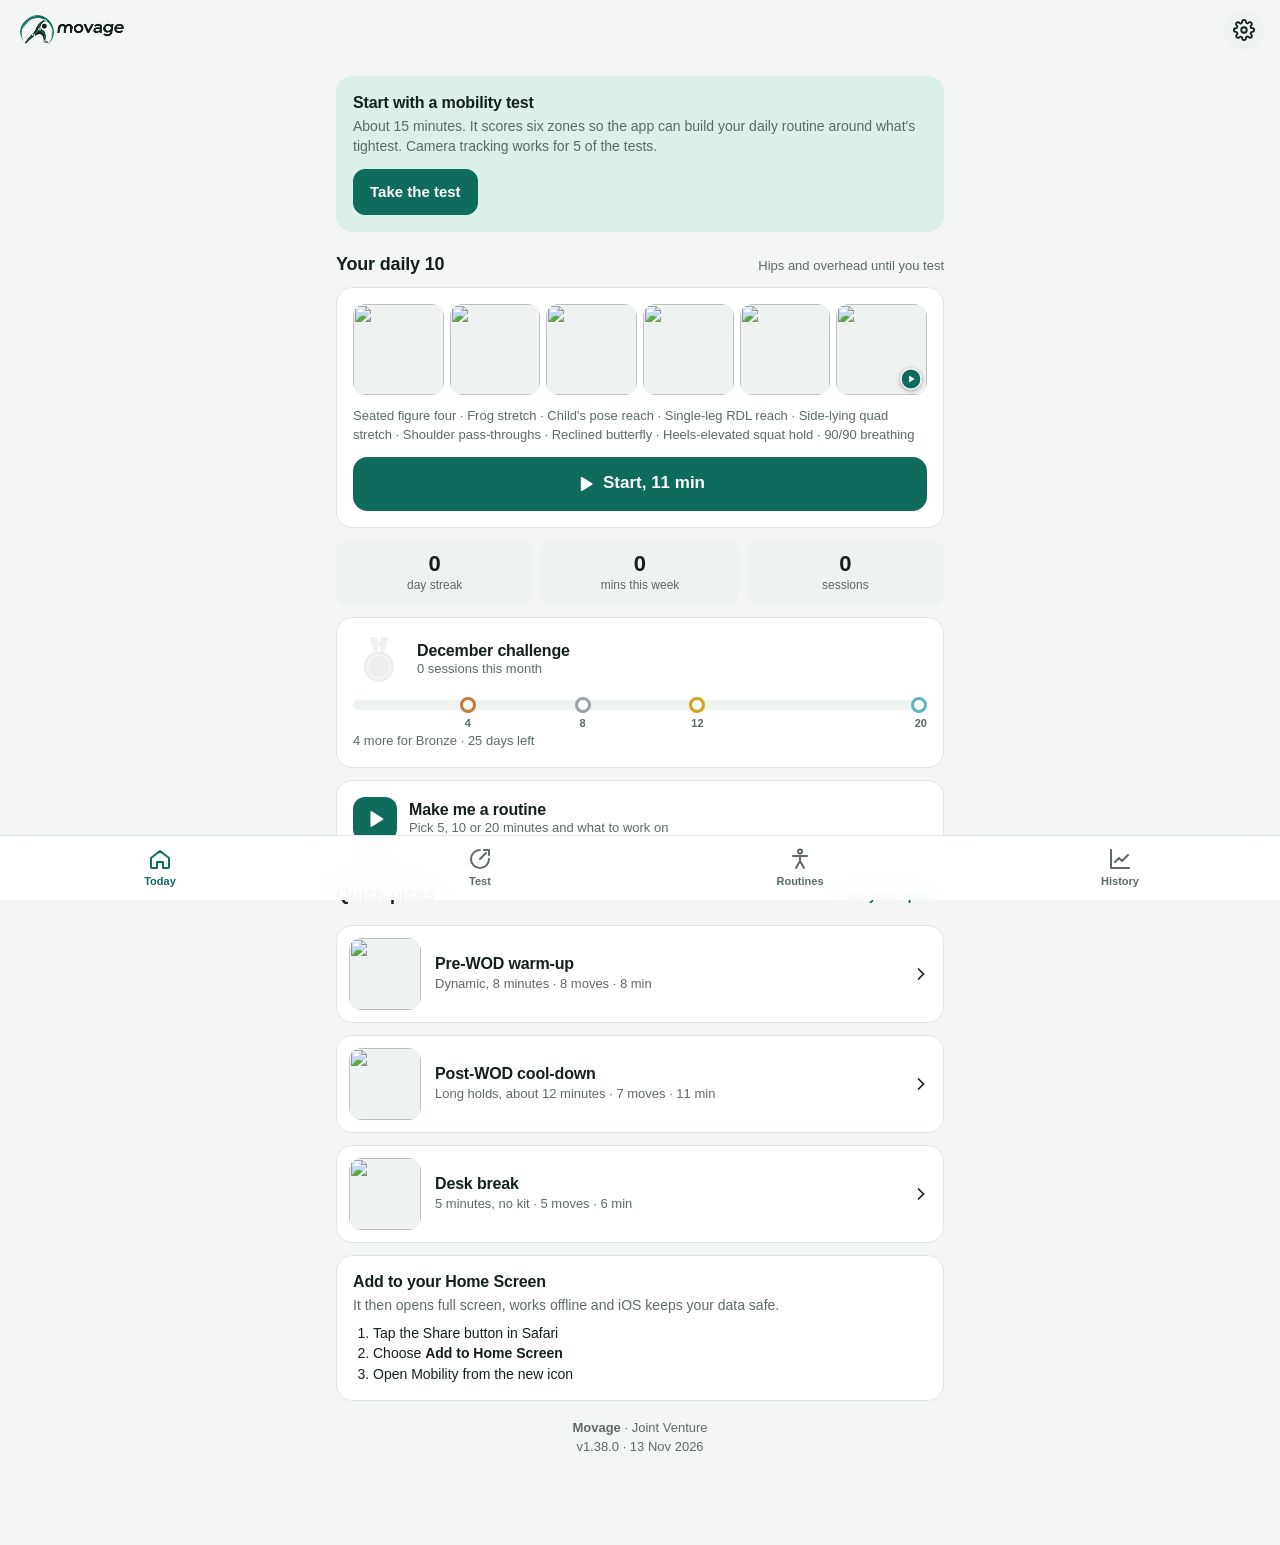
==== commit c981e614: "v1.38.0: Version number on the splash screen Co-Authored-By: Claude Opus 5.5 <noreply@anthropic.com>" ====
--- a/index.html
+++ b/index.html
@@ -16,7 +16,7 @@
 <link rel="stylesheet" href="styles.css">
 </head>
 <body>
-<div id="splash" aria-hidden="true"><img class="lg-l" src="img/logo-s-light.png" alt=""><img class="lg-d" src="img/logo-s-dark.png" alt=""></div>
+<div id="splash" aria-hidden="true"><img class="lg-l" src="img/logo-s-light.png" alt=""><img class="lg-d" src="img/logo-s-dark.png" alt=""><span class="spver" id="splash-ver"></span></div>
 <header class="top">
   <span class="brand" aria-hidden="true"><img class="lg-l" src="img/logo-h-light.png" alt=""><img class="lg-d" src="img/logo-h-dark.png" alt=""></span>
   <h1 id="title">Today</h1>
--- a/styles.css
+++ b/styles.css
@@ -404,3 +404,13 @@
 #splash img { width: min(240px, 60vw); height: auto; }
 #splash.out { opacity: 0; pointer-events: none; }
 @media (prefers-reduced-motion: reduce) { #splash { transition: none; } }
+
+/* "With video" library filter chip */
+.chip .chipvid { display: inline-block; width: 15px; height: 15px; vertical-align: -3px; margin-right: 6px; }
+.chip .chipvid svg { width: 100%; height: 100%; display: block; }
+.chip .chipvid svg circle { fill: var(--brand); }
+.chip .chipvid svg path { fill: #fff; }
+.chip.on .chipvid svg circle { fill: var(--bg); }
+.chip.on .chipvid svg path { fill: var(--ink); }
+
+#splash .spver { position: absolute; left: 0; right: 0; bottom: calc(env(safe-area-inset-bottom) + 28px); text-align: center; font-size: 13px; font-weight: 600; color: var(--muted); letter-spacing: .04em; }
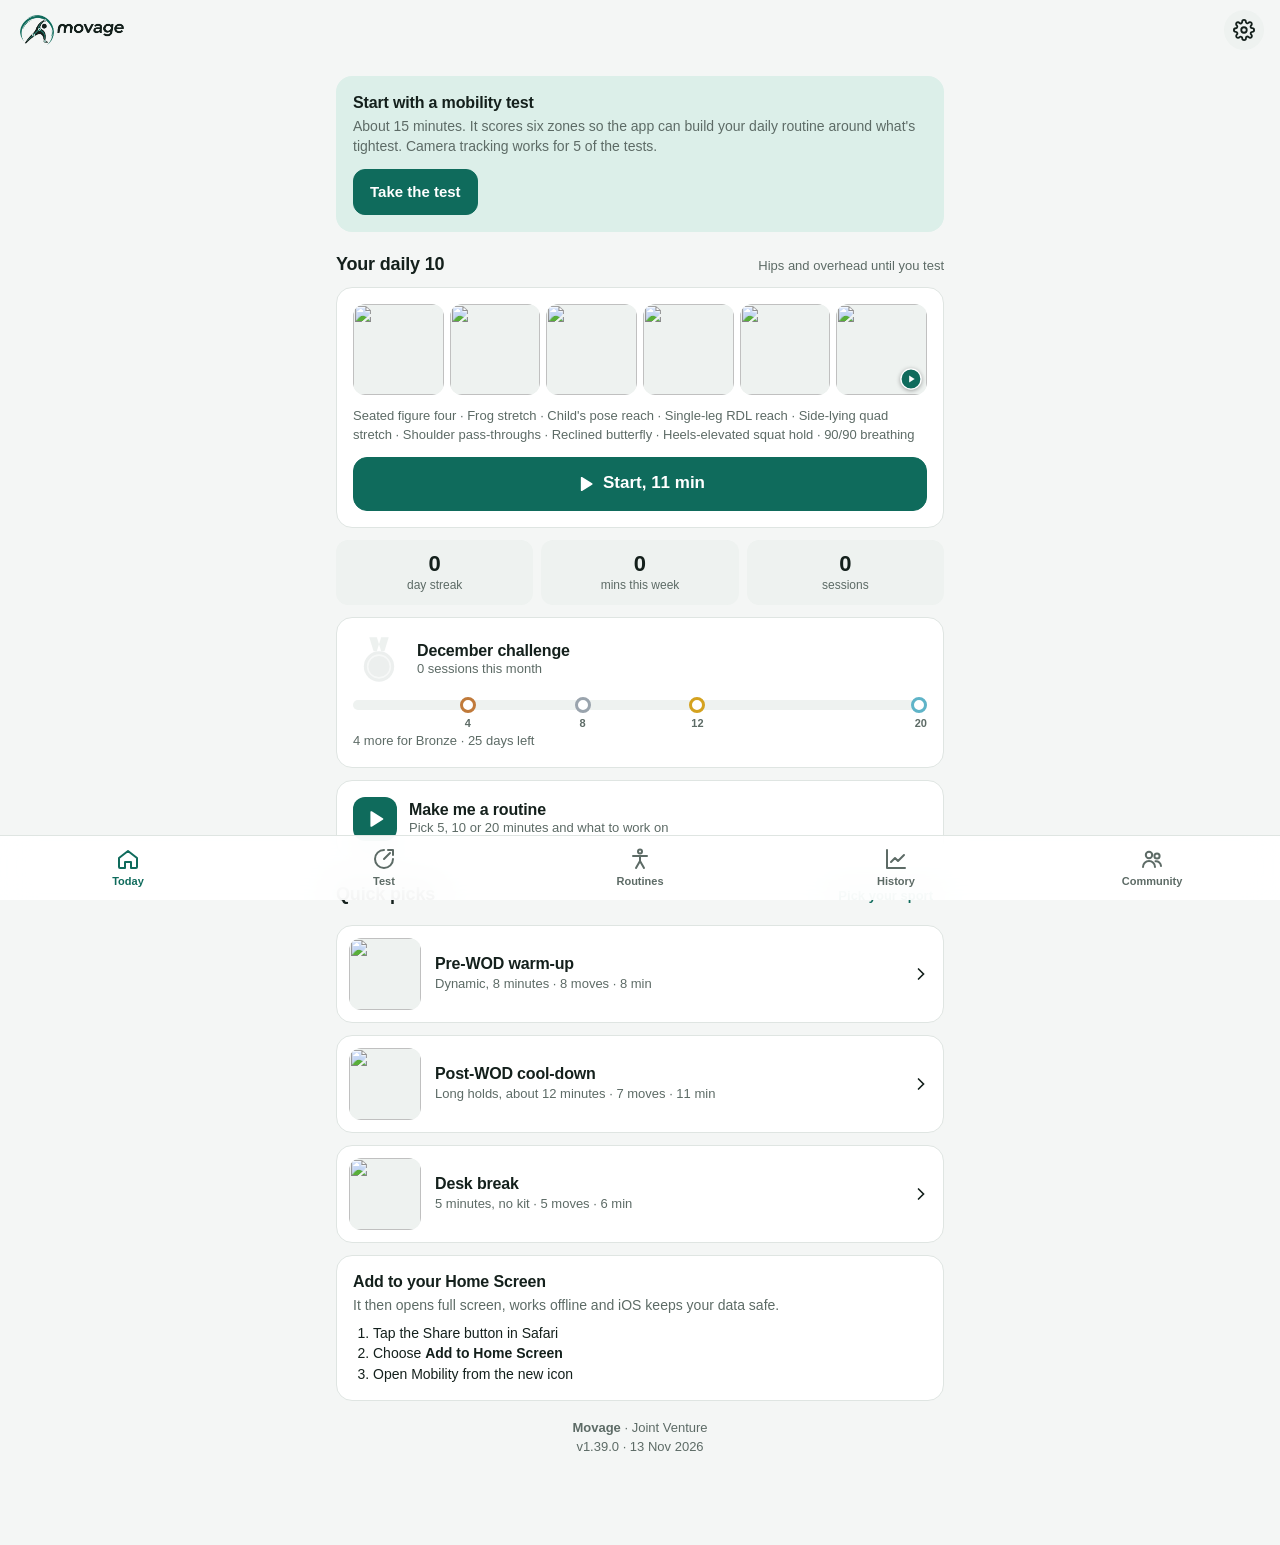
==== commit 40ef73e7: "v1.39.0: Community tab with time and score leaderboards Opt-in accounts by emailed code, nicknames, " ====
--- a/index.html
+++ b/index.html
@@ -27,12 +27,14 @@
   <section class="view" id="v-test"></section>
   <section class="view" id="v-routines"></section>
   <section class="view" id="v-history"></section>
+  <section class="view" id="v-community"></section>
 </main>
 <nav class="tabs" aria-label="Sections">
   <button class="on" data-tab="home"><svg viewBox="0 0 24 24" fill="none" stroke="currentColor" stroke-width="2" stroke-linecap="round" stroke-linejoin="round"><path d="M3 11l9-7 9 7v9a1 1 0 0 1-1 1h-5v-6h-6v6H4a1 1 0 0 1-1-1z"/></svg>Today</button>
   <button data-tab="test"><svg viewBox="0 0 24 24" fill="none" stroke="currentColor" stroke-width="2" stroke-linecap="round" stroke-linejoin="round"><path d="M12 3a9 9 0 1 0 9 9"/><path d="M12 12l6-6"/><path d="M16 3h5v5"/></svg>Test</button>
   <button data-tab="routines"><svg viewBox="0 0 24 24" fill="none" stroke="currentColor" stroke-width="2" stroke-linecap="round" stroke-linejoin="round"><circle cx="12" cy="4.5" r="2"/><path d="M5 9h14"/><path d="M12 9v5l-4 7"/><path d="M12 14l4 7"/></svg>Routines</button>
   <button data-tab="history"><svg viewBox="0 0 24 24" fill="none" stroke="currentColor" stroke-width="2" stroke-linecap="round" stroke-linejoin="round"><path d="M3 3v18h18"/><path d="M7 15l4-4 3 3 6-6"/></svg>History</button>
+  <button data-tab="community"><svg viewBox="0 0 24 24" fill="none" stroke="currentColor" stroke-width="2" stroke-linecap="round" stroke-linejoin="round"><circle cx="9" cy="8" r="3.2"/><path d="M3 20a6 6 0 0 1 12 0"/><circle cx="17" cy="9" r="2.6"/><path d="M15.5 14.2A5 5 0 0 1 21 19"/></svg>Community</button>
 </nav>
 <div class="scrim" id="scrim" hidden></div>
 <div class="sheet" id="sheet" role="dialog" aria-modal="true" hidden><div class="sbar" id="sheet-bar"><div class="grab"></div><button class="btn primary sdone" data-act="sheet-close">Done</button></div><div id="sheet-body"></div></div>
@@ -55,6 +57,8 @@
 <script src="photos.js"></script>
 <script src="videos.js"></script>
 <script src="strava.js"></script>
+<script src="cloud-config.js"></script>
+<script src="cloud.js"></script>
 <script src="app.js"></script>
 </body>
 </html>
--- a/styles.css
+++ b/styles.css
@@ -41,7 +41,7 @@
 .view { display: none; }
 .view.on { display: block; animation: fade .18s ease-out; }
 @keyframes fade { from { opacity: 0; transform: translateY(4px); } to { opacity: 1; transform: none; } }
-nav.tabs { position: fixed; left: 0; right: 0; bottom: 0; z-index: 6; display: grid; grid-template-columns: repeat(4, 1fr);
+nav.tabs { position: fixed; left: 0; right: 0; bottom: 0; z-index: 6; display: grid; grid-template-columns: repeat(5, 1fr);
   background: color-mix(in srgb, var(--card) 92%, transparent); backdrop-filter: blur(16px); -webkit-backdrop-filter: blur(16px);
   border-top: 1px solid var(--line); padding-bottom: env(safe-area-inset-bottom); }
 nav.tabs button { background: none; border: 0; height: var(--tab); display: flex; flex-direction: column; align-items: center; justify-content: center; gap: 3px; font-size: 11px; font-weight: 600; color: var(--muted); }
@@ -414,3 +414,34 @@
 .chip.on .chipvid svg path { fill: var(--ink); }
 
 #splash .spver { position: absolute; left: 0; right: 0; bottom: calc(env(safe-area-inset-bottom) + 28px); text-align: center; font-size: 13px; font-weight: 600; color: var(--muted); letter-spacing: .04em; }
+
+/* Community tab */
+.cmhero { text-align: center; }
+.cmhero img { width: 150px; height: auto; margin: 4px auto 10px; }
+.cmhero h2 { margin-bottom: 6px; }
+.cmcode { font-size: 22px; letter-spacing: .25em; text-align: center; font-weight: 700; }
+.cmcheck { display: flex; gap: 10px; align-items: center; margin-top: 12px; font-size: 15px; }
+.cmcheck input { width: 20px; height: 20px; accent-color: var(--brand); }
+.seg { display: grid; grid-template-columns: 1fr 1fr; background: var(--soft); border: 1px solid var(--line); border-radius: 12px; padding: 3px; margin: 10px 0 6px; }
+.seg button { appearance: none; border: 0; background: none; border-radius: 9px; padding: 9px; font-weight: 700; font-size: 15px; color: var(--muted); }
+.seg button.on { background: var(--card); color: var(--ink); box-shadow: 0 1px 3px rgba(0,0,0,.12); }
+.cmsub { display: flex; gap: 8px; flex-wrap: wrap; margin: 8px 0; }
+.cmboard { padding: 6px 12px; }
+.cmrow { display: flex; align-items: center; gap: 12px; padding: 11px 4px; border-bottom: 1px solid var(--line); }
+.cmrow:last-child { border-bottom: 0; }
+.cmrow.me { background: var(--brand-soft); margin: 0 -12px; padding-left: 16px; padding-right: 16px; border-radius: 10px; }
+.cmrank { width: 26px; text-align: center; font-weight: 800; color: var(--muted); font-variant-numeric: tabular-nums; }
+.cmname { flex: 1; min-width: 0; overflow: hidden; text-overflow: ellipsis; white-space: nowrap; font-weight: 600; }
+.cmval { display: flex; align-items: center; gap: 6px; font-variant-numeric: tabular-nums; font-weight: 600; }
+.cmtick { display: inline-grid; place-items: center; width: 20px; height: 20px; }
+.cmtick.on { background: var(--good); color: #fff; border-radius: 50%; }
+.cmtick.on svg { width: 12px; height: 12px; }
+.chip .cmtick { width: 16px; height: 16px; margin-right: 6px; vertical-align: -3px; }
+.chip .cmtick svg { width: 14px; height: 14px; }
+.cmnote { margin: 6px 4px 14px; }
+.cmcodebig { letter-spacing: .12em; color: var(--ink); }
+.cmtoggle { appearance: none; width: 100%; display: flex; align-items: center; gap: 12px; background: none; border: 0; border-top: 1px solid var(--line); padding: 12px 0; text-align: left; color: var(--ink); font-size: 15px; }
+.cmtoggle .grow { display: flex; flex-direction: column; }
+.cmsw { width: 46px; height: 28px; border-radius: 999px; background: var(--line); position: relative; flex: none; transition: background .2s; }
+.cmsw i { position: absolute; top: 3px; left: 3px; width: 22px; height: 22px; border-radius: 50%; background: #fff; box-shadow: 0 1px 2px rgba(0,0,0,.25); transition: left .2s; }
+.cmsw.on { background: var(--brand); } .cmsw.on i { left: 21px; }
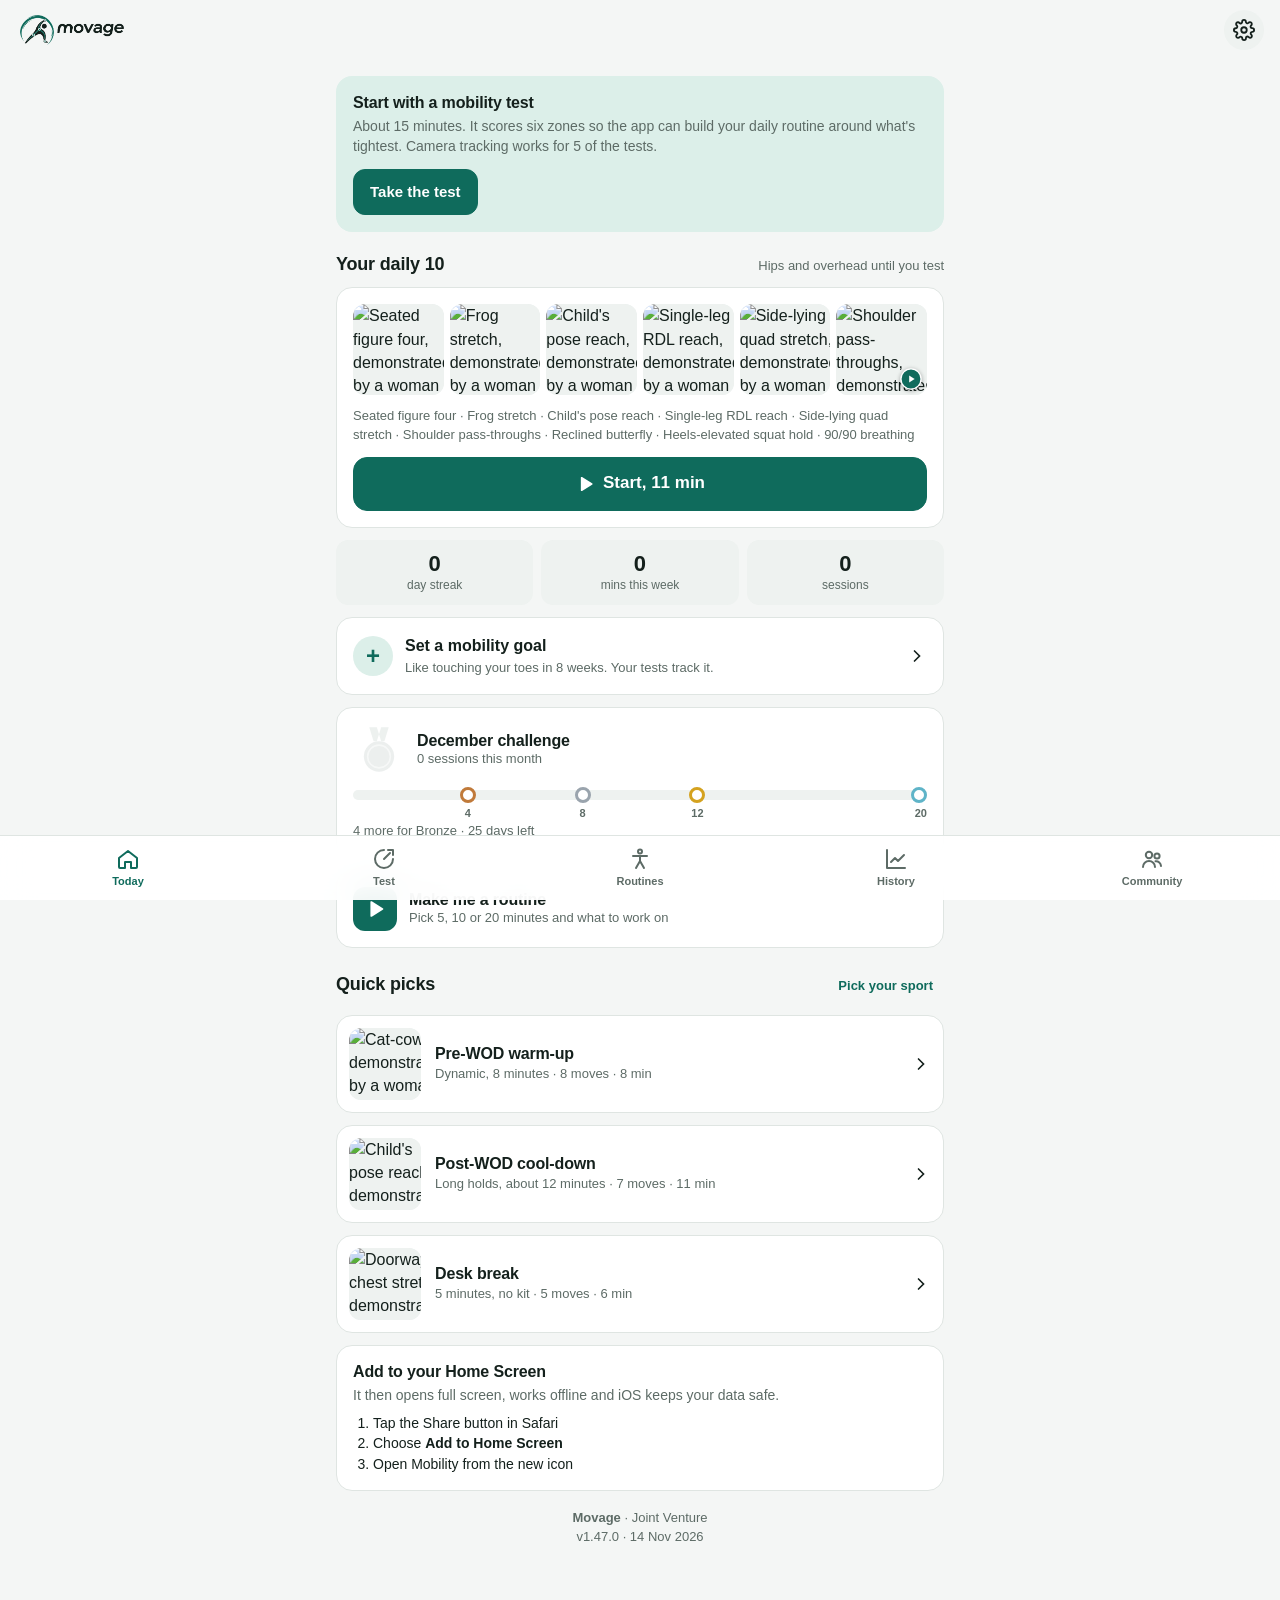
==== commit c64a17d2: "v1.47.0: alt text throughout, hide photo toggle when a video exists Co-Authored-By: Claude Opus 5.5 " ====
--- a/index.html
+++ b/index.html
@@ -16,9 +16,9 @@
 <link rel="stylesheet" href="styles.css">
 </head>
 <body>
-<div id="splash" aria-hidden="true"><img class="lg-l" src="img/logo-s-light.png" alt=""><img class="lg-d" src="img/logo-s-dark.png" alt=""><span class="spver" id="splash-ver"></span></div>
+<div id="splash" aria-hidden="true"><img class="lg-l" src="img/logo-s-light.png" alt="Movage, Joint Venture"><img class="lg-d" src="img/logo-s-dark.png" alt="Movage, Joint Venture"><span class="spver" id="splash-ver"></span></div>
 <header class="top">
-  <span class="brand" aria-hidden="true"><img class="lg-l" src="img/logo-h-light.png" alt=""><img class="lg-d" src="img/logo-h-dark.png" alt=""></span>
+  <span class="brand"><img class="lg-l" src="img/logo-h-light.png" alt="Movage"><img class="lg-d" src="img/logo-h-dark.png" alt="Movage"></span>
   <h1 id="title">Today</h1>
   <button class="icon-btn" id="btn-settings" aria-label="Settings"><svg viewBox="0 0 24 24" fill="none" stroke="currentColor" stroke-width="2" stroke-linecap="round"><circle cx="12" cy="12" r="3"/><path d="M19.4 15a1.7 1.7 0 0 0 .3 1.8l.1.1a2 2 0 1 1-2.8 2.8l-.1-.1a1.7 1.7 0 0 0-1.8-.3 1.7 1.7 0 0 0-1 1.5V21a2 2 0 1 1-4 0v-.1a1.7 1.7 0 0 0-1.1-1.5 1.7 1.7 0 0 0-1.8.3l-.1.1a2 2 0 1 1-2.8-2.8l.1-.1a1.7 1.7 0 0 0 .3-1.8 1.7 1.7 0 0 0-1.5-1H3a2 2 0 1 1 0-4h.1a1.7 1.7 0 0 0 1.5-1.1 1.7 1.7 0 0 0-.3-1.8l-.1-.1a2 2 0 1 1 2.8-2.8l.1.1a1.7 1.7 0 0 0 1.8.3H9a1.7 1.7 0 0 0 1-1.5V3a2 2 0 1 1 4 0v.1a1.7 1.7 0 0 0 1 1.5 1.7 1.7 0 0 0 1.8-.3l.1-.1a2 2 0 1 1 2.8 2.8l-.1.1a1.7 1.7 0 0 0-.3 1.8V9a1.7 1.7 0 0 0 1.5 1H21a2 2 0 1 1 0 4h-.1a1.7 1.7 0 0 0-1.5 1z"/></svg></button>
 </header>
@@ -40,7 +40,7 @@
 <div class="sheet" id="sheet" role="dialog" aria-modal="true" hidden><div class="sbar" id="sheet-bar"><div class="grab"></div><button class="btn primary sdone" data-act="sheet-close">Done</button></div><div id="sheet-body"></div></div>
 <div class="overlay" id="player" hidden></div>
 <div class="overlay dark" id="cam" hidden></div>
-<div class="lightbox" id="lightbox" hidden role="dialog" aria-modal="true" aria-label="Photo"><img id="lb-img" alt=""><p id="lb-cap"></p><button class="lb-nav lb-prev" id="lb-prev" aria-label="Previous photo" hidden>&#x2039;</button><button class="lb-nav lb-next" id="lb-next" aria-label="Next photo" hidden>&#x203A;</button><button class="icon-btn lb-close" data-act="lb-close" aria-label="Close">&#x2715;</button></div>
+<div class="lightbox" id="lightbox" hidden role="dialog" aria-modal="true" aria-label="Photo"><img id="lb-img" alt="Photo"><p id="lb-cap"></p><button class="lb-nav lb-prev" id="lb-prev" aria-label="Previous photo" hidden>&#x2039;</button><button class="lb-nav lb-next" id="lb-next" aria-label="Next photo" hidden>&#x203A;</button><button class="icon-btn lb-close" data-act="lb-close" aria-label="Close">&#x2715;</button></div>
 <div class="toast" id="toast" role="status"></div>
 <div class="caption" id="caption" hidden aria-live="polite"></div>
 <script src="i18n.js"></script>
--- a/styles.css
+++ b/styles.css
@@ -345,7 +345,7 @@
 
 /* Quick routine builder */
 .qwcard { display: flex; align-items: center; gap: 12px; width: 100%; text-align: left; cursor: pointer; border: 1px solid var(--line); }
-.qwico { width: 44px; height: 44px; border-radius: 12px; background: var(--brand); color: #fff; display: grid; place-items: center; flex: none; }
+.qwico { width: 44px; height: 44px; border-radius: 12px; background: var(--brand); color: var(--brand-ink); display: grid; place-items: center; flex: none; }
 .qwico svg { fill: currentColor; }
 .qwstep { text-transform: uppercase; letter-spacing: .06em; font-weight: 700; margin-bottom: 4px; }
 .qwtimes { display: grid; grid-template-columns: repeat(3, 1fr); gap: 10px; margin-top: 14px; }
@@ -422,7 +422,7 @@
 .cmcode { font-size: 22px; letter-spacing: .25em; text-align: center; font-weight: 700; }
 .cmcheck { display: flex; gap: 10px; align-items: center; margin-top: 12px; font-size: 15px; }
 .cmcheck input { width: 20px; height: 20px; accent-color: var(--brand); }
-.seg { display: grid; grid-template-columns: 1fr 1fr; background: var(--soft); border: 1px solid var(--line); border-radius: 12px; padding: 3px; margin: 10px 0 6px; }
+.seg { display: grid; grid-auto-flow: column; grid-auto-columns: 1fr; background: var(--soft); border: 1px solid var(--line); border-radius: 12px; padding: 3px; margin: 10px 0 6px; }
 .seg button { appearance: none; border: 0; background: none; border-radius: 9px; padding: 9px; font-weight: 700; font-size: 15px; color: var(--muted); }
 .seg button.on { background: var(--card); color: var(--ink); box-shadow: 0 1px 3px rgba(0,0,0,.12); }
 .cmsub { display: flex; gap: 8px; flex-wrap: wrap; margin: 8px 0; }
@@ -432,6 +432,9 @@
 .cmrow.me { background: var(--brand-soft); margin: 0 -12px; padding-left: 16px; padding-right: 16px; border-radius: 10px; }
 .cmrank { width: 26px; text-align: center; font-weight: 800; color: var(--muted); font-variant-numeric: tabular-nums; }
 .cmname { flex: 1; min-width: 0; overflow: hidden; text-overflow: ellipsis; white-space: nowrap; font-weight: 600; }
+.cmmem { display: block; font-size: 13px; font-weight: 400; color: var(--muted); }
+.cmclub[data-act] { cursor: pointer; }
+.seg button { white-space: nowrap; }
 .cmval { display: flex; align-items: center; gap: 6px; font-variant-numeric: tabular-nums; font-weight: 600; }
 .cmtick { display: inline-grid; place-items: center; width: 20px; height: 20px; }
 .cmtick.on { background: var(--good); color: #fff; border-radius: 50%; }
@@ -445,3 +448,40 @@
 .cmsw { width: 46px; height: 28px; border-radius: 999px; background: var(--line); position: relative; flex: none; transition: background .2s; }
 .cmsw i { position: absolute; top: 3px; left: 3px; width: 22px; height: 22px; border-radius: 50%; background: #fff; box-shadow: 0 1px 2px rgba(0,0,0,.25); transition: left .2s; }
 .cmsw.on { background: var(--brand); } .cmsw.on i { left: 21px; }
+
+.gbtn { display: flex; align-items: center; justify-content: center; gap: 10px; background: #fff; color: #1f1f1f; border: 1px solid #dadce0; font-weight: 600; }
+.ordiv { display: flex; align-items: center; gap: 10px; margin: 14px 0 6px; color: var(--muted); font-size: 13px; }
+.ordiv::before, .ordiv::after { content: ""; flex: 1; height: 1px; background: var(--line); }
+
+.sessshare { display: flex; gap: 10px; margin: 0 0 14px; }
+.sessshare .btn { flex: 1; }
+/* Routine groups: For you, By sport, Before a lift */
+.rseg { margin: 4px 0 10px; }
+.rlabel { margin: 14px 2px 6px; font-size: 14px; color: var(--muted); }
+.rlabel b { color: var(--ink); font-weight: 750; }
+.rnote { margin: 8px 2px 4px; }
+/* Goals */
+.goalnew { display: flex; align-items: center; gap: 12px; width: 100%; text-align: left; font: inherit; color: inherit; cursor: pointer; }
+.goalnew .grow b, .goalopt .grow b { display: block; }
+.goalnew .grow .small, .goalopt .grow .small { display: block; margin-top: 2px; }
+.goalplus { width: 40px; height: 40px; flex: none; border-radius: 50%; background: var(--brand-soft); color: var(--brand); display: grid; place-items: center; font-size: 24px; font-weight: 700; }
+.goals { padding: 4px 14px; }
+.goalrow { display: flex; align-items: center; gap: 12px; width: 100%; padding: 12px 0; border: 0; border-bottom: 1px solid var(--line); background: none; color: inherit; font: inherit; text-align: left; cursor: pointer; }
+.goalrow:last-child { border-bottom: 0; }
+.goalrow .grow b { display: block; }
+.goalrow .grow .small { display: block; }
+.gbar { display: block; height: 8px; border-radius: 99px; background: var(--soft); overflow: hidden; margin: 7px 0 6px; }
+.gbar i { display: block; height: 100%; border-radius: 99px; background: var(--brand); transition: width .4s; }
+.gbar.big { height: 12px; margin: 4px 0 12px; }
+.gpct { font-weight: 750; font-size: 15px; min-width: 42px; text-align: right; }
+.gtick { width: 30px; height: 30px; border-radius: 50%; background: var(--brand); color: var(--brand-ink); display: grid; place-items: center; flex: none; }
+.gtick svg { width: 18px; height: 18px; }
+.goalrow.met .gbar i { background: var(--good, var(--brand)); }
+.gstats { display: grid; grid-template-columns: repeat(3, 1fr); gap: 8px; text-align: center; }
+.gstats b { display: block; font-size: 22px; margin-top: 2px; }
+.goalopt { display: flex; align-items: center; gap: 12px; width: 100%; text-align: left; font: inherit; color: inherit; cursor: pointer; margin-top: 8px; }
+.goalopt[disabled] { opacity: .5; cursor: default; }
+/* Previous / next movement in the movement sheet */
+.snav { display: flex; align-items: center; justify-content: space-between; gap: 12px; margin: 2px 0 10px; }
+.snavb { width: 52px; height: 44px; padding: 0; font-size: 30px; line-height: 1; border-radius: 14px; }
+.snavb[disabled] { opacity: .35; }
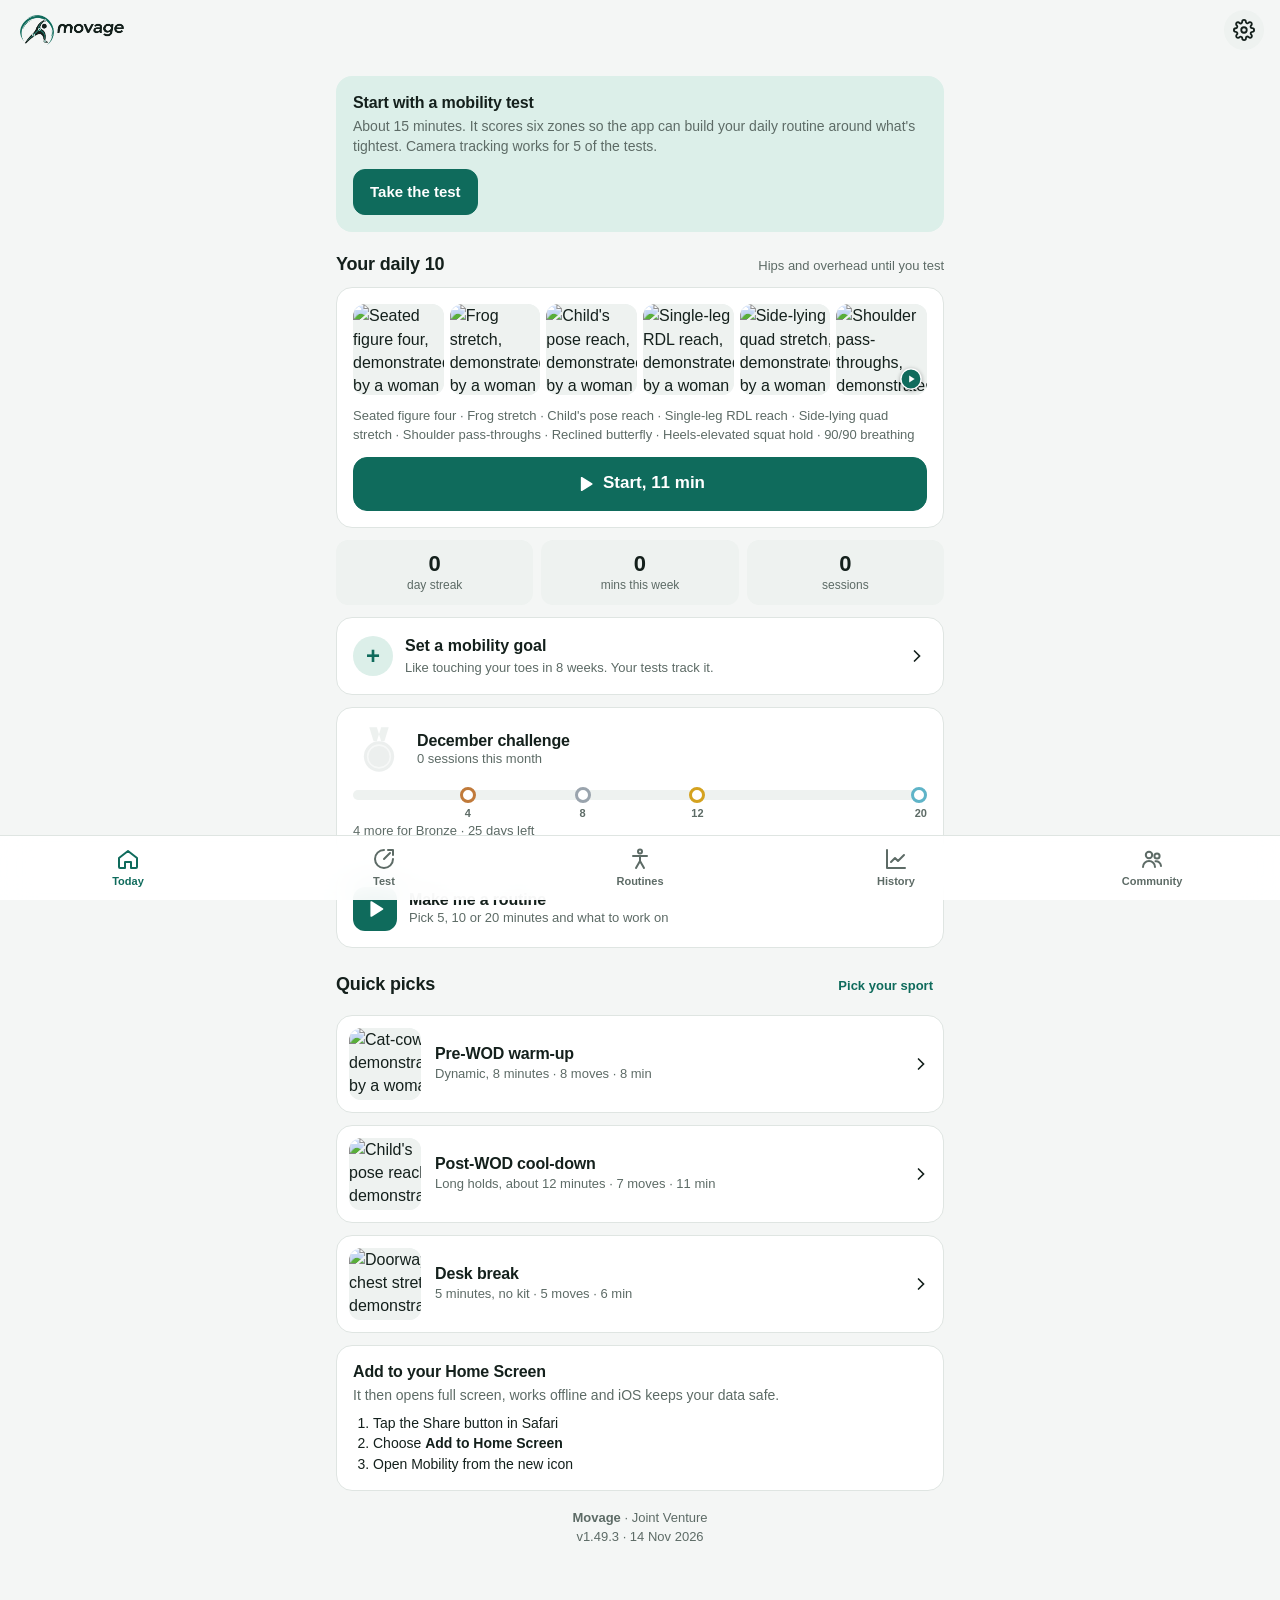
==== commit b3b3a3ac: "v1.49.3: small Save test in the top bar, one-arm external rotation photos Co-Authored-By: Claude Opu" ====
--- a/index.html
+++ b/index.html
@@ -20,6 +20,7 @@
 <header class="top">
   <span class="brand"><img class="lg-l" src="img/logo-h-light.png" alt="Movage"><img class="lg-d" src="img/logo-h-dark.png" alt="Movage"></span>
   <h1 id="title">Today</h1>
+  <button class="btn primary small hsave" id="btn-savetest" data-act="save-test" hidden>Save test</button>
   <button class="icon-btn" id="btn-settings" aria-label="Settings"><svg viewBox="0 0 24 24" fill="none" stroke="currentColor" stroke-width="2" stroke-linecap="round"><circle cx="12" cy="12" r="3"/><path d="M19.4 15a1.7 1.7 0 0 0 .3 1.8l.1.1a2 2 0 1 1-2.8 2.8l-.1-.1a1.7 1.7 0 0 0-1.8-.3 1.7 1.7 0 0 0-1 1.5V21a2 2 0 1 1-4 0v-.1a1.7 1.7 0 0 0-1.1-1.5 1.7 1.7 0 0 0-1.8.3l-.1.1a2 2 0 1 1-2.8-2.8l.1-.1a1.7 1.7 0 0 0 .3-1.8 1.7 1.7 0 0 0-1.5-1H3a2 2 0 1 1 0-4h.1a1.7 1.7 0 0 0 1.5-1.1 1.7 1.7 0 0 0-.3-1.8l-.1-.1a2 2 0 1 1 2.8-2.8l.1.1a1.7 1.7 0 0 0 1.8.3H9a1.7 1.7 0 0 0 1-1.5V3a2 2 0 1 1 4 0v.1a1.7 1.7 0 0 0 1 1.5 1.7 1.7 0 0 0 1.8-.3l.1-.1a2 2 0 1 1 2.8 2.8l-.1.1a1.7 1.7 0 0 0-.3 1.8V9a1.7 1.7 0 0 0 1.5 1H21a2 2 0 1 1 0 4h-.1a1.7 1.7 0 0 0-1.5 1z"/></svg></button>
 </header>
 <main>
--- a/styles.css
+++ b/styles.css
@@ -124,8 +124,11 @@
 .tcard .thead { display: grid; grid-template-columns: 64px 1fr; gap: 12px; padding: 12px 14px; align-items: center; }
 .tcard .thumb { width: 64px; height: 64px; }
 .tcard details { border-top: 1px solid var(--line); }
-.tcard summary { padding: 10px 14px; font-size: 14px; color: var(--brand); font-weight: 600; cursor: pointer; list-style: none; }
+.tcard summary { display: flex; align-items: center; gap: 6px; padding: 10px 14px; font-size: 14px; color: var(--brand); font-weight: 600; cursor: pointer; list-style: none; }
 .tcard summary::-webkit-details-marker { display: none; }
+/* Chevron after "How to do it": points down when closed, flips up when open. */
+.tcard summary::after { content: ""; width: 8px; height: 8px; margin-left: 2px; border-right: 2px solid currentColor; border-bottom: 2px solid currentColor; transform: translateY(-2px) rotate(45deg); transition: transform .2s; }
+.tcard details[open] > summary::after { transform: translateY(2px) rotate(-135deg); }
 .tcard .how { padding: 0 14px 12px; font-size: 14px; color: var(--muted); display: grid; grid-template-columns: 1fr 120px; gap: 12px; align-items: start; }
 .tcard .how .fig { background: var(--soft); border-radius: 10px; aspect-ratio: 1; }
 .tcard .how .fig svg { width: 100%; height: 100%; }
@@ -202,6 +205,9 @@
 .stage .guide { position: absolute; inset: 0; display: grid; place-items: center; padding: 24px; text-align: center; }
 .stage .guide .fig { width: 180px; height: 180px; margin: 0 auto 12px; background: rgba(255,255,255,.08); border-radius: 16px; }
 .stage .guide .fig svg { width: 100%; height: 100%; }
+/* Demo clip in place of the stick figure before the camera starts. */
+.stage .guide .camvid { position: relative; width: min(62vw, 280px); aspect-ratio: 1; margin: 0 auto 12px; border-radius: 16px; overflow: hidden; background: rgba(255,255,255,.08); }
+.stage .guide .camvid video { position: absolute; inset: 0; width: 100%; height: 100%; object-fit: cover; opacity: 1; transform: none; }
 .readout { display: grid; grid-template-columns: 1fr 1fr; gap: 8px; padding: 10px 16px 6px; }
 .readout > div { background: rgba(255,255,255,.1); border-radius: 12px; padding: 8px 12px; }
 .readout span { font-size: 12px; opacity: .7; display: block; }
@@ -228,6 +234,8 @@
 .photo { width: 100%; height: 100%; object-fit: cover; display: block; border-radius: inherit; background: var(--soft); }
 .bigfig.photo-wrap { aspect-ratio: 1; overflow: hidden; padding: 0; }
 .tcard .how .howphoto { grid-column: 1 / -1; aspect-ratio: 1; border-radius: 12px; height: auto; }
+/* With a full-width photo underneath there is no side figure, so the instructions use the whole width. */
+.tcard .how:has(.howphoto) { grid-template-columns: 1fr; }
 .player .pfig .figwrap .pphoto { object-fit: contain; background: transparent; border-radius: 16px; }
 .player .figbtn { position: absolute; right: 0; bottom: 0; z-index: 1; font-size: 12px; padding: 5px 10px; }
 /* full-screen photo */
@@ -336,6 +344,7 @@
 
 .xfade.vid video { position: absolute; inset: 0; width: 100%; height: 100%; object-fit: cover; }
 .player .pfig .figwrap .xfade.vid video { object-fit: contain; }
+.xfade.vid video.wide { object-fit: contain; background: var(--soft); }
 
 /* Stretch library search */
 .libsearch { position: relative; margin: 8px 0 4px; }
@@ -363,11 +372,26 @@
 
 /* Video demo badge on thumbnails */
 .thumb, .lcard .fig, .pick .thumb { position: relative; }
-.vbadge { position: absolute; right: 5px; bottom: 5px; width: 22px; height: 22px; display: grid; place-items: center; pointer-events: none; filter: drop-shadow(0 1px 2px rgba(0,0,0,.35)); }
+.vbadge { position: absolute; right: 5px; bottom: 5px; width: 22px; height: 22px; display: grid; place-items: center; pointer-events: auto; cursor: pointer; z-index: 2; filter: drop-shadow(0 1px 2px rgba(0,0,0,.35)); }
 .vbadge svg, .vlegend svg { width: 100%; height: 100%; }
 .vbadge svg circle, .vlegend svg circle { fill: var(--brand); stroke: #fff; stroke-width: 1.5; }
 .vbadge svg path, .vlegend svg path { fill: #fff; }
 .lcard .fig .vbadge { width: 26px; height: 26px; right: 6px; bottom: 6px; }
+.vbadge::after { content: ""; position: absolute; inset: -10px; } /* bigger tap target than the icon */
+.vbadge:focus-visible { outline: 3px solid var(--brand); outline-offset: 2px; border-radius: 50%; }
+/* Full screen demo video */
+.vfull { position: fixed; inset: 0; z-index: 70; background: #000; display: flex; flex-direction: column; align-items: center; justify-content: center; padding: calc(env(safe-area-inset-top) + 56px) 12px calc(env(safe-area-inset-bottom) + 20px); animation: fade .15s ease-out; }
+.vfull[hidden] { display: none; }
+.vfull .vf-box { position: relative; width: 100%; max-width: 900px; flex: 1; min-height: 0; }
+.vfull .vf-box video, .vfull .vf-poster { position: absolute; inset: 0; width: 100%; height: 100%; object-fit: contain; }
+.vfull .vf-box video { opacity: 0; transition: opacity .25s; }
+.vfull .vf-box.ready video { opacity: 1; }
+.vfull .vf-box.ready .vf-poster, .vfull .vf-box.ready .vf-spin { opacity: 0; transition: opacity .25s .1s; }
+.vfull .vf-spin { position: absolute; left: 50%; top: 50%; width: 44px; height: 44px; margin: -22px 0 0 -22px; border-radius: 50%; border: 4px solid rgba(255,255,255,.25); border-top-color: #fff; animation: vfspin .8s linear infinite; }
+@keyframes vfspin { to { transform: rotate(360deg); } }
+@media (prefers-reduced-motion: reduce) { .vfull .vf-spin { animation-duration: 2.4s; } }
+.vfull .vf-cap { color: #fff; font-weight: 600; margin-top: 12px; text-align: center; padding: 0 16px; }
+.vfull .vf-close { position: absolute; top: calc(env(safe-area-inset-top) + 10px); right: 16px; background: rgba(255,255,255,.16); color: #fff; font-size: 18px; }
 .vlegend { display: flex; align-items: center; gap: 6px; margin: 2px 2px 0; }
 .vlegend svg { width: 16px; height: 16px; flex: none; }
 
@@ -485,3 +509,19 @@
 .snav { display: flex; align-items: center; justify-content: space-between; gap: 12px; margin: 2px 0 10px; }
 .snavb { width: 52px; height: 44px; padding: 0; font-size: 30px; line-height: 1; border-radius: 14px; }
 .snavb[disabled] { opacity: .35; }
+
+/* Guided mobility test */
+.gtintro p { margin: 0 0 12px; }
+.gtintro .btn svg { vertical-align: -3px; }
+.gtop { display: grid; gap: 10px; }
+.gtrow { display: flex; align-items: center; justify-content: space-between; gap: 10px; }
+.gtbar { height: 6px; background: var(--soft); border-radius: 3px; overflow: hidden; }
+.gtbar i { display: block; height: 100%; background: var(--brand); border-radius: 3px; transition: width .3s; }
+.gtop .small { margin: 0; }
+.savebar.gtnav { display: flex; gap: 10px; }
+.savebar.gtnav .btn { flex: 1; }
+.savebar.gtnav .btn.primary { flex: 2; }
+
+/* Small Save test button in the header, shown only on the Test tab. */
+header.top .hsave { flex: none; min-height: 36px; padding: 0 14px; font-size: 14px; margin-right: 8px; border-radius: 999px; }
+header.top .hsave[hidden] { display: none; }
